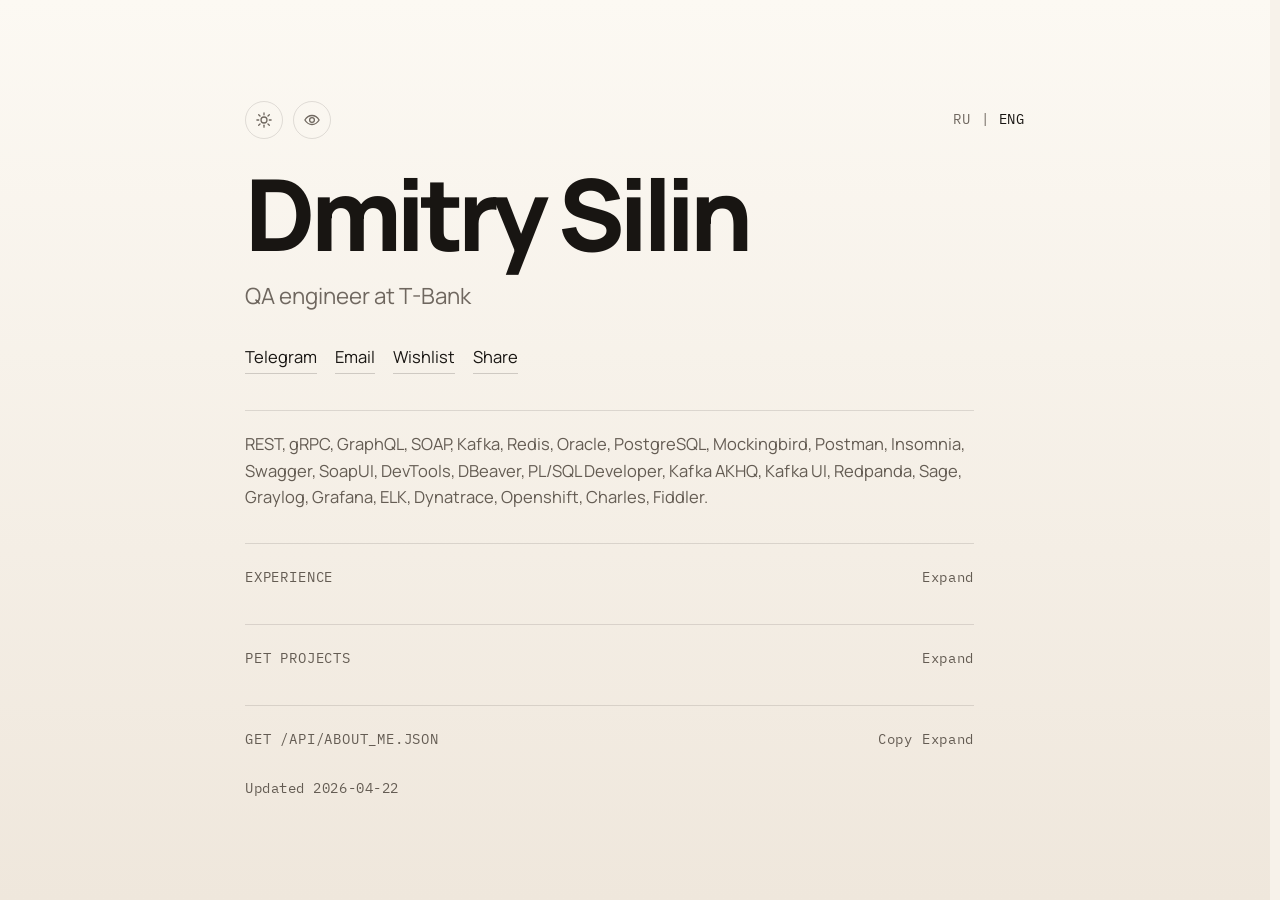
==== index.html @ 3fa17893 "Update personal site" ====
<!DOCTYPE html>
<html lang="ru">

<head>
  <meta charset="utf-8" />
  <meta name="viewport" content="width=device-width, initial-scale=1" />
  <meta name="description" content="Дмитрий Силин | QA-инженер" />
  <meta name="theme-color" content="#0a0a0a" />
  <meta name="color-scheme" content="dark light" />
  <meta property="og:type" content="website" />
  <meta property="og:locale" content="ru_RU" />
  <meta property="og:site_name" content="Дмитрий Силин" />
  <meta property="og:title" content="Дмитрий Силин — QA-инженер" />
  <meta property="og:description" content="Дмитрий Силин | QA-инженер" />
  <meta property="og:url" content="https://iloveqa.ru/" />
  <meta name="twitter:card" content="summary_large_image" />
  <title>Дмитрий Силин | QA-инженер</title>
  <link rel="canonical" href="https://iloveqa.ru/" />
  <link rel="icon" type="image/x-icon" href="favicon.ico" />
  <link rel="preconnect" href="https://fonts.googleapis.com" />
  <link rel="preconnect" href="https://fonts.gstatic.com" crossorigin />
  <link
    href="https://fonts.googleapis.com/css2?family=IBM+Plex+Mono:wght@400;500&family=Manrope:wght@400;500;600;700;800&display=swap"
    rel="stylesheet" />
  <script>
    (function() {
      var theme = "dark";
      var themeColor = "#0a0a0a";
      var accessibility = "off";

      try {
        var savedTheme = window.localStorage.getItem("site-theme");
        var savedAccessibility = window.localStorage.getItem("site-accessibility");

        if (savedTheme === "light" || savedTheme === "dark") {
          theme = savedTheme;
        } else if (window.matchMedia && window.matchMedia("(prefers-color-scheme: light)").matches) {
          theme = "light";
        }

        if (savedAccessibility === "on" || savedAccessibility === "off") {
          accessibility = savedAccessibility;
        } else if (
          window.matchMedia &&
          (
            window.matchMedia("(prefers-contrast: more)").matches ||
            window.matchMedia("(forced-colors: active)").matches
          )
        ) {
          accessibility = "on";
        }
      } catch (error) {}

      if (theme === "light") {
        themeColor = "#f7f2ea";
      }

      document.documentElement.setAttribute("data-theme", theme);
      document.documentElement.setAttribute("data-accessibility", accessibility);
      document.querySelector('meta[name="theme-color"]').setAttribute("content", themeColor);
    })();
  </script>
  <link rel="stylesheet" href="./assets/css/main.css?v=20260422-12" />
  <script src="./assets/js/main.js?v=20260422-10" defer></script>
  <script id="structured-data" type="application/ld+json">
    {
      "@context": "https://schema.org",
      "@type": "Person",
      "name": "Дмитрий Силин",
      "jobTitle": "QA-инженер",
      "url": "https://iloveqa.ru/",
      "address": {
        "@type": "PostalAddress",
        "addressLocality": "Ижевск",
        "addressCountry": "RU"
      },
      "email": "mailto:qa.silin@ya.ru",
      "sameAs": [
        "https://t.me/iloveQA",
        "https://buildin.ai/share/7a50c95d-e784-407c-985e-efef949e534b#8b2dbb4d-b0ec-4b53-918e-034baf79118b"
      ]
    }
  </script>

  <!-- Yandex.Metrika counter -->
  <script type="text/javascript">
    (function(m, e, t, r, i, k, a) {
      m[i] = m[i] || function() {
        (m[i].a = m[i].a || []).push(arguments)
      };
      m[i].l = 1 * new Date();
      for (var j = 0; j < document.scripts.length; j++) {
        if (document.scripts[j].src === r) {
          return;
        }
      }
      k = e.createElement(t), a = e.getElementsByTagName(t)[0], k.async = 1, k.src = r, a.parentNode.insertBefore(k, a)
    })(window, document, "script", "https://mc.yandex.ru/metrika/tag.js", "ym");

    ym(97763500, "init", {
      clickmap: true,
      trackLinks: true,
      accurateTrackBounce: true,
      webvisor: true
    });
  </script>
  <noscript>
    <div><img src="https://mc.yandex.ru/watch/97763500" style="position:absolute; left:-9999px;" alt="" /></div>
  </noscript>
  <!-- /Yandex.Metrika counter -->
</head>

<body>
  <main class="page" aria-label="Личный сайт Дмитрия Силина">
    <div class="page-inner">
      <div class="top-bar">
        <div class="top-actions">
          <button class="utility-toggle theme-toggle" type="button" data-theme-toggle aria-label="Переключить тему" title="Переключить тему">
            <svg class="theme-icon" viewBox="0 0 24 24" aria-hidden="true">
              <circle class="theme-icon-sun" cx="12" cy="12" r="4"></circle>
              <g class="theme-icon-rays">
                <path d="M12 2.5V5"></path>
                <path d="M12 19V21.5"></path>
                <path d="M4.9 4.9L6.7 6.7"></path>
                <path d="M17.3 17.3L19.1 19.1"></path>
                <path d="M2.5 12H5"></path>
                <path d="M19 12H21.5"></path>
                <path d="M4.9 19.1L6.7 17.3"></path>
                <path d="M17.3 6.7L19.1 4.9"></path>
              </g>
              <path class="theme-icon-moon" d="M15.6 3.5a7.6 7.6 0 1 0 4.9 13 8.7 8.7 0 1 1-4.9-13Z"></path>
            </svg>
          </button>

          <button class="utility-toggle accessibility-toggle" type="button" data-accessibility-toggle aria-label="Включить режим для слабовидящих"
            title="Включить режим для слабовидящих">
            <svg class="accessibility-icon" viewBox="0 0 24 24" aria-hidden="true">
              <path d="M2.5 12s3.6-6 9.5-6 9.5 6 9.5 6-3.6 6-9.5 6-9.5-6-9.5-6Z"></path>
              <circle cx="12" cy="12" r="3.2"></circle>
            </svg>
          </button>
        </div>

        <div class="lang-switch" role="group" aria-label="Language switcher">
          <button class="lang-button is-active" type="button" data-lang-switch="ru" aria-pressed="true">RU</button>
          <span class="lang-divider" aria-hidden="true">|</span>
          <button class="lang-button" type="button" data-lang-switch="en" aria-pressed="false">ENG</button>
        </div>
      </div>

      <h1 data-i18n="name">Дмитрий Силин</h1>
      <p class="role" data-i18n="role">QA-инженер в Т-Банке</p>

      <div class="links" aria-label="Ссылки и действия">
        <a href="https://t.me/iloveQA" target="_blank" rel="noopener noreferrer" data-i18n="telegram">Телеграм</a>
        <a href="mailto:qa.silin@ya.ru" data-i18n="email">Почта</a>
        <a href="https://buildin.ai/share/7a50c95d-e784-407c-985e-efef949e534b#8b2dbb4d-b0ec-4b53-918e-034baf79118b"
          target="_blank" rel="noopener noreferrer" data-i18n="wishlist">Вишлист</a>
        <button class="link-button" type="button" data-share-page>Поделиться</button>
      </div>

      <p class="stack" data-i18n="stack">
        REST, gRPC, GraphQL, SOAP, Kafka, Redis, Oracle, PostgreSQL, Mockingbird, Postman, Insomnia, Swagger, SoapUI, DevTools,
        DBeaver, PL/SQL Developer, Kafka AKHQ, Kafka UI, Redpanda, Sage, Graylog, Grafana, ELK, Dynatrace, Openshift, Charles, Fiddler.
      </p>

      <section class="api-block experience-block" aria-labelledby="experience-title" data-experience-block>
        <div class="api-head">
          <p class="api-label" id="experience-title" data-i18n="experience_label">Опыт</p>
          <div class="api-actions">
            <button class="api-button" type="button" data-toggle-experience aria-expanded="false" aria-controls="experience-panel">
              Раскрыть
            </button>
          </div>
        </div>

        <div class="api-panel" id="experience-panel" data-experience-panel hidden>
          <ul class="experience-list" data-experience-list>
            <li class="experience-item">
              <span class="experience-period">2025 - сейчас</span>
              <span class="experience-company">Т-Банк</span>
            </li>
            <li class="experience-item">
              <span class="experience-period">2023 - 2025</span>
              <span class="experience-company">Росбанк</span>
            </li>
            <li class="experience-item">
              <span class="experience-period">2022 - 2023</span>
              <span class="experience-company">X5</span>
            </li>
          </ul>
        </div>
      </section>

      <section class="api-block projects-block" aria-labelledby="projects-title" data-projects-block>
        <div class="api-head">
          <p class="api-label" id="projects-title" data-i18n="projects_label">Пет-проекты</p>
          <div class="api-actions">
            <button class="api-button" type="button" data-toggle-projects aria-expanded="false" aria-controls="projects-panel">
              Раскрыть
            </button>
          </div>
        </div>

        <div class="api-panel" id="projects-panel" data-projects-panel hidden>
          <ul class="projects-list">
            <li>
              <a class="project-link" href="https://t.me/potracheno_fin_bot" target="_blank" rel="noopener noreferrer"
                data-i18n="project_one">
                Бот "Потрачено"
              </a>
            </li>
            <li>
              <a class="project-link" href="https://t.me/kinopoisk_search_bot" target="_blank" rel="noopener noreferrer"
                data-i18n="project_two">
                Бот "Что посмотреть"
              </a>
            </li>
          </ul>
        </div>
      </section>

      <section class="api-block" aria-labelledby="api-title" data-api-block>
        <div class="api-head">
          <p class="api-label" id="api-title" data-i18n="api_label">GET /api/about_me.json</p>
          <div class="api-actions">
            <button class="api-button" type="button" data-copy-curl>Копировать</button>
            <button class="api-button" type="button" data-toggle-api aria-expanded="false" aria-controls="api-panel">
              Раскрыть
            </button>
            <button class="api-button" type="button" data-run-api hidden>Запустить</button>
          </div>
        </div>

        <div class="api-panel" id="api-panel" data-api-panel hidden>
          <code class="api-command">curl https://iloveqa.ru/api/about_me.json</code>
          <pre class="api-response" data-api-response hidden aria-live="polite"></pre>
        </div>
      </section>

      <p class="last-updated" data-i18n="last_updated">Обновлено 22.04.2026</p>
    </div>
  </main>

  <aside class="qa-easter" data-qa-panel hidden aria-live="polite">
    <p class="qa-easter-title" data-qa-title>QA-режим</p>
    <pre class="qa-easter-body" data-qa-body></pre>
  </aside>
</body>

</html>
---- assets/css/main.css ----
:root {
    --bg: #0a0a0a;
    --bg-top: #0b0b0b;
    --bg-bottom: #090909;
    --text: #f4f1eb;
    --muted: #a6a29a;
    --block-muted: #a6a29a;
    --line: rgba(244, 241, 235, 0.12);
    --line-strong: rgba(244, 241, 235, 0.2);
    --panel: rgba(10, 10, 10, 0.92);
    --scrollbar-thumb: rgba(244, 241, 235, 0.2);
    --scrollbar-thumb-hover: #a6a29a;
    --sans: "Manrope", sans-serif;
    --mono: "IBM Plex Mono", monospace;
    --text-xs: 0.82rem;
    --text-sm: 0.95rem;
    --text-md: 1rem;
    --text-lg: clamp(1.08rem, 0.96rem + 0.5vw, 1.4rem);
    --text-xl: clamp(2.15rem, 8.9vw, 6rem);
}

html[data-theme="dark"] {
    color-scheme: dark;
    --bg: #0a0a0a;
    --bg-top: #0b0b0b;
    --bg-bottom: #090909;
    --text: #f4f1eb;
    --muted: #a6a29a;
    --block-muted: #a6a29a;
    --line: rgba(244, 241, 235, 0.12);
    --line-strong: rgba(244, 241, 235, 0.2);
    --panel: rgba(10, 10, 10, 0.92);
    --scrollbar-thumb: rgba(244, 241, 235, 0.2);
    --scrollbar-thumb-hover: #a6a29a;
}

html[data-theme="light"] {
    color-scheme: light;
    --bg: #f7f2ea;
    --bg-top: #fcf9f3;
    --bg-bottom: #efe7dc;
    --text: #181512;
    --muted: #6f675f;
    --block-muted: #645c53;
    --line: rgba(24, 21, 18, 0.12);
    --line-strong: rgba(24, 21, 18, 0.18);
    --panel: rgba(252, 249, 243, 0.92);
    --scrollbar-thumb: rgba(24, 21, 18, 0.24);
    --scrollbar-thumb-hover: #5f564d;
}

html[data-accessibility="on"] {
    font-size: clamp(17px, 0.35vw + 16px, 21px);
    --muted: color-mix(in srgb, var(--text) 74%, var(--bg) 26%);
    --block-muted: color-mix(in srgb, var(--text) 82%, var(--bg) 18%);
    --line: color-mix(in srgb, var(--text) 24%, transparent);
    --line-strong: color-mix(in srgb, var(--text) 38%, transparent);
    --panel: color-mix(in srgb, var(--bg) 94%, var(--text) 6%);
    --scrollbar-thumb: color-mix(in srgb, var(--text) 44%, transparent);
    --scrollbar-thumb-hover: color-mix(in srgb, var(--text) 62%, var(--bg) 38%);
    --text-xs: 1rem;
    --text-sm: 1.12rem;
    --text-md: 1.24rem;
    --text-lg: clamp(1.38rem, 1.12rem + 0.8vw, 1.9rem);
    --text-xl: clamp(2.4rem, 9.4vw, 6.4rem);
}

*,
*::before,
*::after {
    box-sizing: border-box;
}

html {
    font-size: clamp(15px, 0.2vw + 14px, 18px);
    scroll-behavior: smooth;
    scrollbar-gutter: stable;
    scrollbar-width: thin;
    scrollbar-color: var(--scrollbar-thumb) transparent;
    min-height: 100%;
    background: var(--bg);
}

html::-webkit-scrollbar {
    width: 12px;
}

html::-webkit-scrollbar-track {
    background: transparent;
}

html::-webkit-scrollbar-thumb {
    min-height: 56px;
    border: 3px solid var(--bg);
    border-radius: 999px;
    background: var(--scrollbar-thumb);
}

html::-webkit-scrollbar-thumb:hover {
    background: var(--scrollbar-thumb-hover);
}

body {
    margin: 0;
    min-height: 100%;
    min-width: 320px;
    font-family: var(--sans);
    color: var(--text);
    line-height: 1.6;
    background: linear-gradient(180deg, var(--bg-top) 0%, var(--bg-bottom) 100%);
    transition: background-color 0.2s ease, color 0.2s ease;
}

html[data-accessibility="on"] body {
    line-height: 1.86;
}

a {
    color: inherit;
    text-decoration: none;
}

.page {
    min-height: 100vh;
    display: flex;
    align-items: center;
    justify-content: center;
    padding: 40px 24px;
}

.page-inner {
    width: min(780px, 100%);
}

.top-bar {
    display: flex;
    align-items: center;
    justify-content: space-between;
    gap: 16px;
    margin-bottom: 28px;
}

.top-actions {
    display: flex;
    align-items: center;
    gap: 10px;
}

.utility-toggle {
    display: inline-flex;
    align-items: center;
    justify-content: center;
    width: 38px;
    height: 38px;
    padding: 0;
    border: 1px solid var(--line);
    border-radius: 999px;
    background: transparent;
    color: var(--muted);
    -webkit-appearance: none;
    appearance: none;
    cursor: pointer;
    transition:
        color 0.2s ease,
        border-color 0.2s ease,
        background-color 0.2s ease;
}

.utility-toggle:hover,
.utility-toggle:focus-visible {
    color: var(--text);
    border-color: var(--line-strong);
    background: var(--line);
}

.accessibility-icon,
.theme-icon {
    width: 18px;
    height: 18px;
    overflow: visible;
}

.accessibility-icon path,
.accessibility-icon circle,
.theme-icon-sun,
.theme-icon-rays path,
.theme-icon-moon {
    fill: none;
    stroke: currentColor;
    stroke-width: 1.7;
    stroke-linecap: round;
    stroke-linejoin: round;
    transition:
        opacity 0.2s ease,
        transform 0.2s ease,
        stroke-width 0.2s ease;
    transform-origin: center;
}

html[data-accessibility="on"] .accessibility-toggle {
    color: var(--text);
    border-color: var(--line-strong);
    background: var(--line);
}

html[data-accessibility="on"] .accessibility-icon path,
html[data-accessibility="on"] .accessibility-icon circle {
    stroke-width: 2.1;
}

html[data-theme="light"] .theme-icon-sun,
html[data-theme="light"] .theme-icon-rays path {
    opacity: 1;
    transform: scale(1) rotate(0deg);
}

html[data-theme="light"] .theme-icon-moon {
    opacity: 0;
    transform: translate(3px, -3px) scale(0.7);
}

html[data-theme="dark"] .theme-icon-sun,
html[data-theme="dark"] .theme-icon-rays path {
    opacity: 0;
    transform: scale(0.7) rotate(-20deg);
}

html[data-theme="dark"] .theme-icon-moon {
    opacity: 1;
    transform: translate(0, 0) scale(1);
}

.lang-switch {
    display: flex;
    justify-content: flex-end;
    align-items: center;
    gap: 10px;
}

.lang-button {
    padding: 0;
    border: 0;
    background: transparent;
    color: var(--muted);
    font-family: var(--mono);
    font-size: var(--text-xs);
    line-height: 1;
    letter-spacing: 0.06em;
    -webkit-appearance: none;
    appearance: none;
    cursor: pointer;
}

.lang-button:hover,
.lang-button:focus-visible,
.lang-button.is-active {
    color: var(--text);
}

.lang-divider {
    color: var(--muted);
    font-family: var(--mono);
    font-size: var(--text-xs);
    line-height: 1;
}

h1 {
    margin: 0;
    max-width: 100%;
    font-size: var(--text-xl);
    line-height: 0.94;
    letter-spacing: -0.055em;
    font-weight: 800;
    white-space: nowrap;
    text-wrap: nowrap;
}

.role {
    margin: 18px 0 0;
    font-size: var(--text-lg);
    color: var(--muted);
}

.links {
    display: flex;
    flex-wrap: wrap;
    gap: 18px;
    margin-top: 30px;
}

.links a,
.links button {
    position: relative;
    padding: 0;
    border: 0;
    background: transparent;
    padding-bottom: 4px;
    font-size: var(--text-md);
    font-family: var(--sans);
    color: var(--text);
    cursor: pointer;
}

.links a::after,
.links button::after {
    content: "";
    position: absolute;
    left: 0;
    right: 0;
    bottom: 0;
    height: 1px;
    background: var(--line-strong);
    transition: transform 0.2s ease, background-color 0.2s ease;
    transform-origin: left center;
}

.links a:hover::after,
.links a:focus-visible::after,
.links button:hover::after,
.links button:focus-visible::after {
    transform: scaleX(1.06);
    background: var(--text);
}

.stack {
    margin: 36px 0 0;
    padding-top: 20px;
    border-top: 1px solid var(--line);
    max-width: 44rem;
    font-size: var(--text-md);
    color: var(--block-muted);
}

.experience-list {
    display: grid;
    gap: 4px;
    margin: 0;
    padding: 0;
    list-style: none;
}

.experience-item {
    display: grid;
    grid-template-columns: minmax(0, auto) 1fr;
    gap: 12px;
    align-items: baseline;
    line-height: 1.35;
}

.experience-period {
    font-family: var(--mono);
    font-size: var(--text-sm);
    color: var(--block-muted);
    line-height: 1.35;
    white-space: nowrap;
}

.experience-company {
    font-size: var(--text-md);
    color: var(--text);
    line-height: 1.35;
}

.api-block {
    margin-top: 32px;
    padding-top: 20px;
    border-top: 1px solid var(--line);
    max-width: 44rem;
}

.api-head {
    display: flex;
    align-items: center;
    justify-content: space-between;
    gap: 16px;
    margin-bottom: 12px;
}

.api-label {
    margin: 0;
    font-family: var(--mono);
    font-size: var(--text-xs);
    letter-spacing: 0.06em;
    text-transform: uppercase;
    color: var(--block-muted);
}

.api-actions {
    display: flex;
    align-items: center;
    flex-wrap: wrap;
    gap: 10px;
}

.api-button {
    display: inline-flex;
    align-items: center;
    justify-content: center;
    min-height: 28px;
    padding: 0;
    border: 0;
    border-radius: 0;
    background: transparent;
    color: var(--block-muted);
    font-family: var(--mono);
    font-size: var(--text-xs);
    line-height: 1;
    letter-spacing: 0.04em;
    -webkit-appearance: none;
    appearance: none;
    box-shadow: none;
    cursor: pointer;
}

.api-button:hover,
.api-button:focus-visible {
    color: var(--text);
}

.api-button[hidden] {
    display: none;
}

.api-panel[hidden] {
    display: none;
}

.api-command,
.api-response {
    display: block;
    width: 100%;
    margin: 0;
    font-family: var(--mono);
    font-size: var(--text-sm);
    line-height: 1.7;
    white-space: pre-wrap;
    word-break: break-word;
}

.api-command {
    color: var(--text);
}

.api-response {
    margin-top: 14px;
    padding-top: 14px;
    border-top: 1px solid var(--line);
    color: var(--block-muted);
}

.projects-list {
    display: grid;
    gap: 10px;
    margin: 0;
    padding: 0;
    list-style: none;
}

.project-link {
    display: inline-block;
    color: var(--text);
}

.project-link:hover,
.project-link:focus-visible {
    color: var(--text);
}

.last-updated {
    margin: 24px 0 0;
    font-family: var(--mono);
    font-size: var(--text-xs);
    letter-spacing: 0.04em;
    color: var(--block-muted);
}

.qa-easter {
    position: fixed;
    right: 20px;
    bottom: 20px;
    z-index: 20;
    width: min(320px, calc(100% - 40px));
    padding: 16px 18px;
    border: 1px solid var(--line-strong);
    background: var(--panel);
    backdrop-filter: blur(10px);
}

.qa-easter[hidden] {
    display: none;
}

.qa-easter-title,
.qa-easter-body {
    margin: 0;
    font-family: var(--mono);
    font-size: var(--text-xs);
    line-height: 1.7;
}

.qa-easter-title {
    margin-bottom: 8px;
    color: var(--text);
}

.qa-easter-body {
    color: var(--muted);
    white-space: pre-wrap;
}

:focus-visible {
    outline: 2px solid var(--text);
    outline-offset: 4px;
}

html[data-accessibility="on"] .links a,
html[data-accessibility="on"] .links button,
html[data-accessibility="on"] .experience-company,
html[data-accessibility="on"] .project-link,
html[data-accessibility="on"] .api-command,
html[data-accessibility="on"] .api-response {
    font-weight: 600;
}

html[data-accessibility="on"] .links a::after,
html[data-accessibility="on"] .links button::after {
    height: 2px;
}

html[data-accessibility="on"] .utility-toggle {
    width: 46px;
    height: 46px;
}

html[data-accessibility="on"] .accessibility-icon,
html[data-accessibility="on"] .theme-icon {
    width: 22px;
    height: 22px;
}

html[data-accessibility="on"] .api-button,
html[data-accessibility="on"] .lang-button {
    letter-spacing: 0.08em;
    font-weight: 600;
}

html[data-accessibility="on"] .role,
html[data-accessibility="on"] .stack,
html[data-accessibility="on"] .experience-period,
html[data-accessibility="on"] .api-label,
html[data-accessibility="on"] .api-button,
html[data-accessibility="on"] .api-response,
html[data-accessibility="on"] .last-updated,
html[data-accessibility="on"] .qa-easter-body {
    color: var(--text);
}

html[data-accessibility="on"] .stack,
html[data-accessibility="on"] .api-block {
    border-top-width: 2px;
}

html[data-accessibility="on"] .api-actions {
    gap: 14px;
}

html[data-accessibility="on"] .experience-item {
    gap: 16px;
    line-height: 1.45;
}

html[data-accessibility="on"] .lang-switch,
html[data-accessibility="on"] .top-actions {
    gap: 14px;
}

html[data-accessibility="on"] :focus-visible {
    outline-width: 3px;
    outline-offset: 5px;
}

@media (max-width: 640px) {
    .page {
        align-items: flex-start;
        padding: 56px 20px 40px;
    }

    .top-bar {
        margin-bottom: 24px;
    }

    h1 {
        font-size: clamp(2rem, 10.5vw, 4.15rem);
    }

    .links {
        gap: 14px 18px;
        flex-direction: column;
        align-items: flex-start;
    }

    .stack {
        margin-top: 30px;
    }

    .api-head {
        align-items: flex-start;
        flex-direction: column;
    }

    .experience-item {
        grid-template-columns: 1fr;
        gap: 2px;
    }

    .api-actions {
        gap: 8px 14px;
    }

    .qa-easter {
        right: 12px;
        bottom: 12px;
        width: calc(100% - 24px);
    }
}

@media (prefers-reduced-motion: reduce) {
    html {
        scroll-behavior: auto;
    }

    *,
    *::before,
    *::after {
        animation: none !important;
        transition: none !important;
    }
}
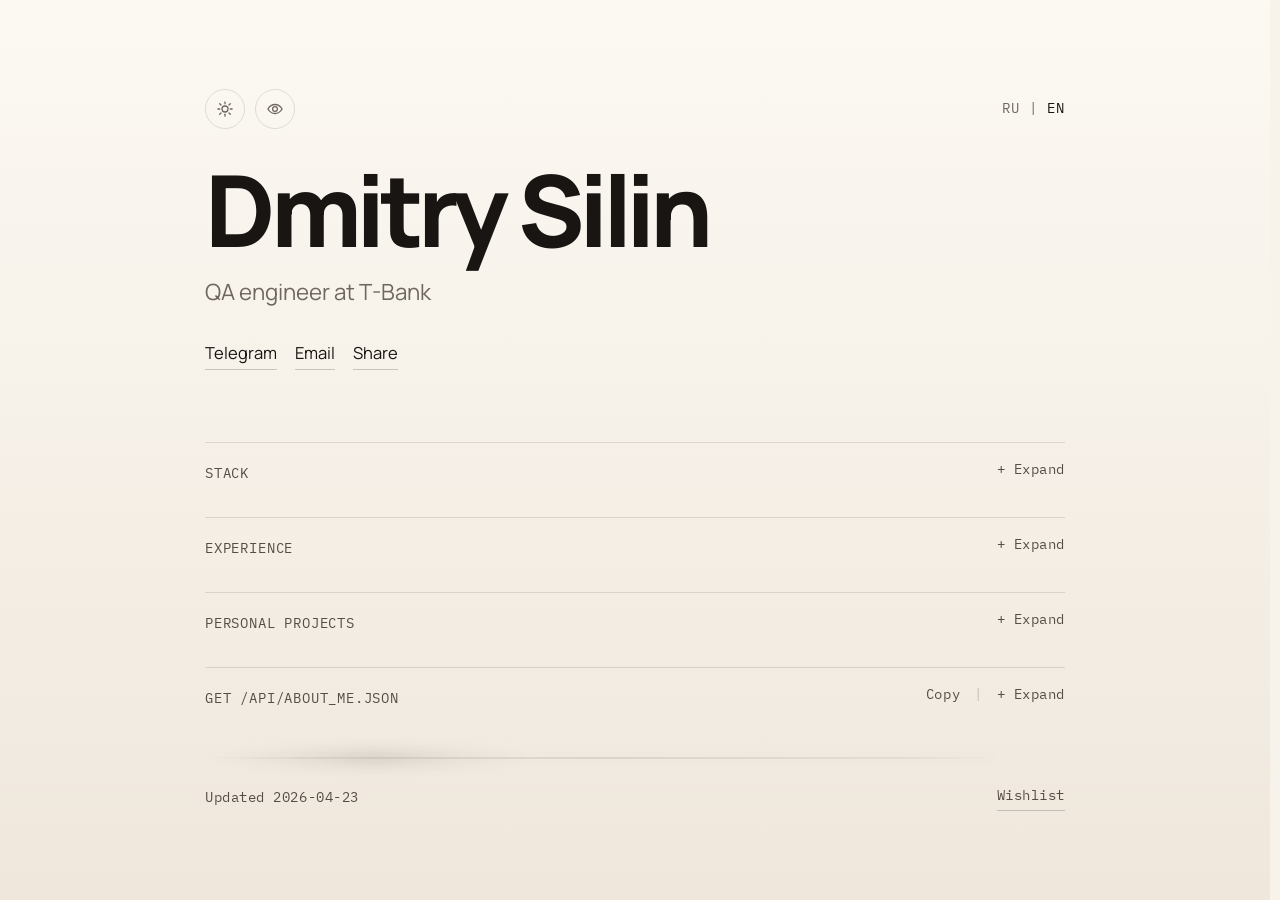
==== commit 3907fdc5: "Update personal site" ====
--- a/index.html
+++ b/index.html
@@ -4,17 +4,25 @@
 <head>
   <meta charset="utf-8" />
   <meta name="viewport" content="width=device-width, initial-scale=1" />
-  <meta name="description" content="Дмитрий Силин | QA-инженер" />
+  <meta name="description" content="Дмитрий Силин | QA-инженер в Т-Банке" />
   <meta name="theme-color" content="#0a0a0a" />
   <meta name="color-scheme" content="dark light" />
   <meta property="og:type" content="website" />
   <meta property="og:locale" content="ru_RU" />
   <meta property="og:site_name" content="Дмитрий Силин" />
-  <meta property="og:title" content="Дмитрий Силин — QA-инженер" />
-  <meta property="og:description" content="Дмитрий Силин | QA-инженер" />
+  <meta property="og:title" content="Дмитрий Силин — QA-инженер в Т-Банке" />
+  <meta property="og:description" content="Личный сайт Дмитрия Силина" />
   <meta property="og:url" content="https://iloveqa.ru/" />
+  <meta property="og:image" content="https://iloveqa.ru/assets/og/og-card.png" />
+  <meta property="og:image:alt" content="Превью сайта Дмитрия Силина" />
+  <meta property="og:image:width" content="1200" />
+  <meta property="og:image:height" content="630" />
   <meta name="twitter:card" content="summary_large_image" />
-  <title>Дмитрий Силин | QA-инженер</title>
+  <meta name="twitter:title" content="Дмитрий Силин — QA-инженер в Т-Банке" />
+  <meta name="twitter:description" content="Личный сайт Дмитрия Силина" />
+  <meta name="twitter:image" content="https://iloveqa.ru/assets/og/og-card.png" />
+  <meta name="twitter:image:alt" content="Превью сайта Дмитрия Силина" />
+  <title>Дмитрий Силин | QA-инженер в Т-Банке</title>
   <link rel="canonical" href="https://iloveqa.ru/" />
   <link rel="icon" type="image/x-icon" href="favicon.ico" />
   <link rel="preconnect" href="https://fonts.googleapis.com" />
@@ -23,7 +31,7 @@
     href="https://fonts.googleapis.com/css2?family=IBM+Plex+Mono:wght@400;500&family=Manrope:wght@400;500;600;700;800&display=swap"
     rel="stylesheet" />
   <script>
-    (function() {
+    (function () {
       var theme = "dark";
       var themeColor = "#0a0a0a";
       var accessibility = "off";
@@ -60,8 +68,8 @@
       document.querySelector('meta[name="theme-color"]').setAttribute("content", themeColor);
     })();
   </script>
-  <link rel="stylesheet" href="./assets/css/main.css?v=20260422-12" />
-  <script src="./assets/js/main.js?v=20260422-10" defer></script>
+  <link rel="stylesheet" href="./assets/css/main.css?v=20260423-8" />
+  <script src="./assets/js/main.js?v=20260423-7" defer></script>
   <script id="structured-data" type="application/ld+json">
     {
       "@context": "https://schema.org",
@@ -74,22 +82,156 @@
         "addressLocality": "Ижевск",
         "addressCountry": "RU"
       },
-      "email": "mailto:qa.silin@ya.ru",
+      "email": "qa.silin@ya.ru",
       "sameAs": [
         "https://t.me/iloveQA",
         "https://buildin.ai/share/7a50c95d-e784-407c-985e-efef949e534b#8b2dbb4d-b0ec-4b53-918e-034baf79118b"
       ]
     }
   </script>
+  <script id="profile-data" type="application/json">
+    {
+      "name": {
+        "ru": "Дмитрий Силин",
+        "en": "Dmitry Silin"
+      },
+      "role": {
+        "ru": "QA-инженер",
+        "en": "QA engineer"
+      },
+      "city": {
+        "ru": "Ижевск",
+        "en": "Izhevsk"
+      },
+      "location": {
+        "ru": "Ижевск, Россия",
+        "en": "Izhevsk, Russia"
+      },
+      "country_code": "RU",
+      "summary": {
+        "ru": "QA-инженер, который работает с API, интеграциями, логами, релизами и аккуратными процессами.",
+        "en": "QA engineer working with APIs, integrations, logs, releases and clean processes."
+      },
+      "contacts": {
+        "telegram": "https://t.me/iloveQA",
+        "email": "qa.silin@ya.ru",
+        "wishlist": "https://buildin.ai/share/7a50c95d-e784-407c-985e-efef949e534b#8b2dbb4d-b0ec-4b53-918e-034baf79118b"
+      },
+      "stack_groups": [
+        {
+          "label": {
+            "ru": "API",
+            "en": "API"
+          },
+          "items": ["REST", "gRPC", "GraphQL", "SOAP"]
+        },
+        {
+          "label": {
+            "ru": "Базы данных и кэш",
+            "en": "Databases & cache"
+          },
+          "items": ["Oracle", "PostgreSQL", "Redis"]
+        },
+        {
+          "label": {
+            "ru": "Очереди и Kafka tools",
+            "en": "Messaging & Kafka tools"
+          },
+          "items": ["Kafka", "Kafka AKHQ", "Kafka UI", "Redpanda"]
+        },
+        {
+          "label": {
+            "ru": "API tools",
+            "en": "API tools"
+          },
+          "items": ["Mockingbird", "Postman", "Insomnia", "Swagger", "SoapUI"]
+        },
+        {
+          "label": {
+            "ru": "Отладка и данные",
+            "en": "Debug & data"
+          },
+          "items": ["DevTools", "DBeaver", "PL/SQL Developer", "Charles", "Fiddler"]
+        },
+        {
+          "label": {
+            "ru": "Логи и мониторинг",
+            "en": "Logs & monitoring"
+          },
+          "items": ["Graylog", "Grafana", "ELK", "Dynatrace", "Sage"]
+        },
+        {
+          "label": {
+            "ru": "Платформа",
+            "en": "Platform"
+          },
+          "items": ["Openshift"]
+        }
+      ],
+      "experience": [
+        {
+          "period": {
+            "ru": "2025 - сейчас",
+            "en": "2025 - now"
+          },
+          "company": {
+            "ru": "Т-Банк",
+            "en": "T-Bank"
+          },
+          "role_company": {
+            "ru": "Т-Банке",
+            "en": "T-Bank"
+          }
+        },
+        {
+          "period": {
+            "ru": "2023 - 2025",
+            "en": "2023 - 2025"
+          },
+          "company": {
+            "ru": "Росбанк",
+            "en": "Rosbank"
+          }
+        },
+        {
+          "period": {
+            "ru": "2022 - 2023",
+            "en": "2022 - 2023"
+          },
+          "company": {
+            "ru": "X5",
+            "en": "X5"
+          }
+        }
+      ],
+      "projects": [
+        {
+          "title": {
+            "ru": "Бот \"Потрачено\"",
+            "en": "Bot \"Potracheno\""
+          },
+          "url": "https://t.me/potracheno_fin_bot"
+        },
+        {
+          "title": {
+            "ru": "Бот \"Что посмотреть\"",
+            "en": "Bot \"What to watch\""
+          },
+          "url": "https://t.me/kinopoisk_search_bot"
+        }
+      ],
+      "updated_at": "2026-04-23"
+    }
+  </script>
 
   <!-- Yandex.Metrika counter -->
   <script type="text/javascript">
-    (function(m, e, t, r, i, k, a) {
-      m[i] = m[i] || function() {
+    (function (m, e, t, r, i, k, a) {
+      m[i] = m[i] || function () {
         (m[i].a = m[i].a || []).push(arguments)
       };
       m[i].l = 1 * new Date();
-      for (var j = 0; j < document.scripts.length; j++) {
+      for (var j = 0; j < document.scripts.length; j += 1) {
         if (document.scripts[j].src === r) {
           return;
         }
@@ -110,12 +252,13 @@
   <!-- /Yandex.Metrika counter -->
 </head>
 
-<body>
+<body data-page="home">
   <main class="page" aria-label="Личный сайт Дмитрия Силина">
     <div class="page-inner">
       <div class="top-bar">
         <div class="top-actions">
-          <button class="utility-toggle theme-toggle" type="button" data-theme-toggle aria-label="Переключить тему" title="Переключить тему">
+          <button class="utility-toggle theme-toggle" type="button" data-theme-toggle aria-label="Переключить тему"
+            title="Переключить тему">
             <svg class="theme-icon" viewBox="0 0 24 24" aria-hidden="true">
               <circle class="theme-icon-sun" cx="12" cy="12" r="4"></circle>
               <g class="theme-icon-rays">
@@ -132,8 +275,8 @@
             </svg>
           </button>
 
-          <button class="utility-toggle accessibility-toggle" type="button" data-accessibility-toggle aria-label="Включить режим для слабовидящих"
-            title="Включить режим для слабовидящих">
+          <button class="utility-toggle accessibility-toggle" type="button" data-accessibility-toggle
+            aria-label="Включить режим для слабовидящих" title="Включить режим для слабовидящих">
             <svg class="accessibility-icon" viewBox="0 0 24 24" aria-hidden="true">
               <path d="M2.5 12s3.6-6 9.5-6 9.5 6 9.5 6-3.6 6-9.5 6-9.5-6-9.5-6Z"></path>
               <circle cx="12" cy="12" r="3.2"></circle>
@@ -144,106 +287,105 @@
         <div class="lang-switch" role="group" aria-label="Language switcher">
           <button class="lang-button is-active" type="button" data-lang-switch="ru" aria-pressed="true">RU</button>
           <span class="lang-divider" aria-hidden="true">|</span>
-          <button class="lang-button" type="button" data-lang-switch="en" aria-pressed="false">ENG</button>
+          <button class="lang-button" type="button" data-lang-switch="en" aria-pressed="false">EN</button>
         </div>
       </div>
 
-      <h1 data-i18n="name">Дмитрий Силин</h1>
-      <p class="role" data-i18n="role">QA-инженер в Т-Банке</p>
+      <header class="hero">
+        <h1 data-profile-name>Дмитрий Силин</h1>
+        <p class="role" data-profile-role>QA-инженер в Т-Банке</p>
+      </header>
 
       <div class="links" aria-label="Ссылки и действия">
-        <a href="https://t.me/iloveQA" target="_blank" rel="noopener noreferrer" data-i18n="telegram">Телеграм</a>
-        <a href="mailto:qa.silin@ya.ru" data-i18n="email">Почта</a>
-        <a href="https://buildin.ai/share/7a50c95d-e784-407c-985e-efef949e534b#8b2dbb4d-b0ec-4b53-918e-034baf79118b"
-          target="_blank" rel="noopener noreferrer" data-i18n="wishlist">Вишлист</a>
-        <button class="link-button" type="button" data-share-page>Поделиться</button>
+        <a href="https://t.me/iloveQA" target="_blank" rel="noopener noreferrer" data-link-telegram
+          data-i18n="telegram">Телеграм</a>
+        <button class="link-button" type="button" data-copy-email data-i18n="email">Почта</button>
+        <button class="link-button" type="button" data-share-page data-i18n="share">Поделиться</button>
       </div>
 
-      <p class="stack" data-i18n="stack">
-        REST, gRPC, GraphQL, SOAP, Kafka, Redis, Oracle, PostgreSQL, Mockingbird, Postman, Insomnia, Swagger, SoapUI, DevTools,
-        DBeaver, PL/SQL Developer, Kafka AKHQ, Kafka UI, Redpanda, Sage, Graylog, Grafana, ELK, Dynatrace, Openshift, Charles, Fiddler.
-      </p>
-
-      <section class="api-block experience-block" aria-labelledby="experience-title" data-experience-block>
-        <div class="api-head">
-          <p class="api-label" id="experience-title" data-i18n="experience_label">Опыт</p>
-          <div class="api-actions">
-            <button class="api-button" type="button" data-toggle-experience aria-expanded="false" aria-controls="experience-panel">
-              Раскрыть
+      <p class="status-region" data-status-region role="status" aria-live="polite" aria-atomic="true"></p>
+
+      <section class="detail-block" aria-labelledby="stack-title" data-stack-block>
+        <div class="detail-head">
+          <p class="section-label" id="stack-title" data-i18n="stack_label">Стек</p>
+          <div class="detail-actions">
+            <button class="detail-button" type="button" data-toggle-stack aria-expanded="false"
+              aria-controls="stack-panel">
+              + Раскрыть
             </button>
           </div>
         </div>
 
-        <div class="api-panel" id="experience-panel" data-experience-panel hidden>
-          <ul class="experience-list" data-experience-list>
-            <li class="experience-item">
-              <span class="experience-period">2025 - сейчас</span>
-              <span class="experience-company">Т-Банк</span>
-            </li>
-            <li class="experience-item">
-              <span class="experience-period">2023 - 2025</span>
-              <span class="experience-company">Росбанк</span>
-            </li>
-            <li class="experience-item">
-              <span class="experience-period">2022 - 2023</span>
-              <span class="experience-company">X5</span>
-            </li>
-          </ul>
+        <div class="detail-panel" id="stack-panel" data-stack-panel hidden>
+          <div class="stack-groups" data-stack-groups></div>
         </div>
       </section>
 
-      <section class="api-block projects-block" aria-labelledby="projects-title" data-projects-block>
-        <div class="api-head">
-          <p class="api-label" id="projects-title" data-i18n="projects_label">Пет-проекты</p>
-          <div class="api-actions">
-            <button class="api-button" type="button" data-toggle-projects aria-expanded="false" aria-controls="projects-panel">
-              Раскрыть
+      <section class="detail-block" aria-labelledby="experience-title" data-experience-block>
+        <div class="detail-head">
+          <p class="section-label" id="experience-title" data-i18n="experience_label">Опыт</p>
+          <div class="detail-actions">
+            <button class="detail-button" type="button" data-toggle-experience aria-expanded="false"
+              aria-controls="experience-panel">
+              + Раскрыть
             </button>
           </div>
         </div>
 
-        <div class="api-panel" id="projects-panel" data-projects-panel hidden>
-          <ul class="projects-list">
-            <li>
-              <a class="project-link" href="https://t.me/potracheno_fin_bot" target="_blank" rel="noopener noreferrer"
-                data-i18n="project_one">
-                Бот "Потрачено"
-              </a>
-            </li>
-            <li>
-              <a class="project-link" href="https://t.me/kinopoisk_search_bot" target="_blank" rel="noopener noreferrer"
-                data-i18n="project_two">
-                Бот "Что посмотреть"
-              </a>
-            </li>
-          </ul>
+        <div class="detail-panel" id="experience-panel" data-experience-panel hidden>
+          <ul class="experience-list" data-experience-list></ul>
         </div>
       </section>
 
-      <section class="api-block" aria-labelledby="api-title" data-api-block>
-        <div class="api-head">
-          <p class="api-label" id="api-title" data-i18n="api_label">GET /api/about_me.json</p>
-          <div class="api-actions">
-            <button class="api-button" type="button" data-copy-curl>Копировать</button>
-            <button class="api-button" type="button" data-toggle-api aria-expanded="false" aria-controls="api-panel">
-              Раскрыть
+      <section class="detail-block" aria-labelledby="projects-title" data-projects-block>
+        <div class="detail-head">
+          <p class="section-label" id="projects-title" data-i18n="projects_label">Личные проекты</p>
+          <div class="detail-actions">
+            <button class="detail-button" type="button" data-toggle-projects aria-expanded="false"
+              aria-controls="projects-panel">
+              + Раскрыть
             </button>
-            <button class="api-button" type="button" data-run-api hidden>Запустить</button>
           </div>
         </div>
 
-        <div class="api-panel" id="api-panel" data-api-panel hidden>
-          <code class="api-command">curl https://iloveqa.ru/api/about_me.json</code>
-          <pre class="api-response" data-api-response hidden aria-live="polite"></pre>
+        <div class="detail-panel" id="projects-panel" data-projects-panel hidden>
+          <ul class="projects-list" data-projects-list></ul>
         </div>
       </section>
 
-      <p class="last-updated" data-i18n="last_updated">Обновлено 22.04.2026</p>
+      <section class="detail-block" aria-labelledby="api-title" data-api-block>
+        <div class="detail-head">
+          <p class="section-label" id="api-title" data-i18n="api_label">GET /api/about_me.json</p>
+          <div class="detail-actions">
+            <button class="detail-button" type="button" data-copy-curl>Копировать</button>
+            <button class="detail-button" type="button" data-toggle-api aria-expanded="false" aria-controls="api-panel">
+              + Раскрыть
+            </button>
+            <button class="detail-button" type="button" data-run-api hidden>Запустить</button>
+          </div>
+        </div>
+
+        <div class="detail-panel" id="api-panel" data-api-panel hidden>
+          <code class="api-command" data-api-command>curl https://iloveqa.ru/api/about_me.json</code>
+          <pre class="api-response" data-api-response hidden></pre>
+        </div>
+      </section>
+
+      <div class="footer-scanline" aria-hidden="true">
+        <span class="footer-scanline-track"></span>
+        <span class="footer-scanline-pulse"></span>
+      </div>
+
+      <footer class="site-footer">
+        <p class="last-updated" data-last-updated>Обновлено 23.04.2026</p>
+        <a class="footer-link" href="https://buildin.ai/share/7a50c95d-e784-407c-985e-efef949e534b#8b2dbb4d-b0ec-4b53-918e-034baf79118b"
+          target="_blank" rel="noopener noreferrer" data-footer-wishlist data-i18n="wishlist">Вишлист</a>
+      </footer>
     </div>
   </main>
 
   <aside class="qa-easter" data-qa-panel hidden aria-live="polite">
-    <p class="qa-easter-title" data-qa-title>QA-режим</p>
+    <p class="qa-easter-title" data-qa-title>QA mode</p>
     <pre class="qa-easter-body" data-qa-body></pre>
   </aside>
 </body>
--- a/assets/css/main.css
+++ b/assets/css/main.css
@@ -6,8 +6,10 @@
     --muted: #a6a29a;
     --block-muted: #a6a29a;
     --line: rgba(244, 241, 235, 0.12);
-    --line-strong: rgba(244, 241, 235, 0.2);
-    --panel: rgba(10, 10, 10, 0.92);
+    --line-strong: rgba(244, 241, 235, 0.22);
+    --panel: rgba(10, 10, 10, 0.94);
+    --status-bg: rgba(244, 241, 235, 0.06);
+    --status-text: #f4f1eb;
     --scrollbar-thumb: rgba(244, 241, 235, 0.2);
     --scrollbar-thumb-hover: #a6a29a;
     --sans: "Manrope", sans-serif;
@@ -16,7 +18,7 @@
     --text-sm: 0.95rem;
     --text-md: 1rem;
     --text-lg: clamp(1.08rem, 0.96rem + 0.5vw, 1.4rem);
-    --text-xl: clamp(2.15rem, 8.9vw, 6rem);
+    --text-xl: clamp(2.35rem, 8.4vw, 6rem);
 }
 
 html[data-theme="dark"] {
@@ -28,8 +30,10 @@
     --muted: #a6a29a;
     --block-muted: #a6a29a;
     --line: rgba(244, 241, 235, 0.12);
-    --line-strong: rgba(244, 241, 235, 0.2);
-    --panel: rgba(10, 10, 10, 0.92);
+    --line-strong: rgba(244, 241, 235, 0.22);
+    --panel: rgba(10, 10, 10, 0.94);
+    --status-bg: rgba(244, 241, 235, 0.06);
+    --status-text: #f4f1eb;
     --scrollbar-thumb: rgba(244, 241, 235, 0.2);
     --scrollbar-thumb-hover: #a6a29a;
 }
@@ -41,28 +45,31 @@
     --bg-bottom: #efe7dc;
     --text: #181512;
     --muted: #6f675f;
-    --block-muted: #645c53;
+    --block-muted: #564e45;
     --line: rgba(24, 21, 18, 0.12);
-    --line-strong: rgba(24, 21, 18, 0.18);
-    --panel: rgba(252, 249, 243, 0.92);
-    --scrollbar-thumb: rgba(24, 21, 18, 0.24);
+    --line-strong: rgba(24, 21, 18, 0.2);
+    --panel: rgba(252, 249, 243, 0.94);
+    --status-bg: rgba(24, 21, 18, 0.06);
+    --status-text: #181512;
+    --scrollbar-thumb: rgba(24, 21, 18, 0.28);
     --scrollbar-thumb-hover: #5f564d;
 }
 
 html[data-accessibility="on"] {
     font-size: clamp(17px, 0.35vw + 16px, 21px);
-    --muted: color-mix(in srgb, var(--text) 74%, var(--bg) 26%);
-    --block-muted: color-mix(in srgb, var(--text) 82%, var(--bg) 18%);
+    --muted: color-mix(in srgb, var(--text) 76%, var(--bg) 24%);
+    --block-muted: color-mix(in srgb, var(--text) 84%, var(--bg) 16%);
     --line: color-mix(in srgb, var(--text) 24%, transparent);
     --line-strong: color-mix(in srgb, var(--text) 38%, transparent);
     --panel: color-mix(in srgb, var(--bg) 94%, var(--text) 6%);
-    --scrollbar-thumb: color-mix(in srgb, var(--text) 44%, transparent);
-    --scrollbar-thumb-hover: color-mix(in srgb, var(--text) 62%, var(--bg) 38%);
+    --status-bg: color-mix(in srgb, var(--text) 10%, var(--bg) 90%);
+    --scrollbar-thumb: color-mix(in srgb, var(--text) 46%, transparent);
+    --scrollbar-thumb-hover: color-mix(in srgb, var(--text) 64%, var(--bg) 36%);
     --text-xs: 1rem;
-    --text-sm: 1.12rem;
-    --text-md: 1.24rem;
-    --text-lg: clamp(1.38rem, 1.12rem + 0.8vw, 1.9rem);
-    --text-xl: clamp(2.4rem, 9.4vw, 6.4rem);
+    --text-sm: 1.1rem;
+    --text-md: 1.22rem;
+    --text-lg: clamp(1.38rem, 1.12rem + 0.82vw, 1.92rem);
+    --text-xl: clamp(2.55rem, 9vw, 6.35rem);
 }
 
 *,
@@ -72,12 +79,12 @@
 }
 
 html {
+    min-height: 100%;
     font-size: clamp(15px, 0.2vw + 14px, 18px);
     scroll-behavior: smooth;
     scrollbar-gutter: stable;
     scrollbar-width: thin;
     scrollbar-color: var(--scrollbar-thumb) transparent;
-    min-height: 100%;
     background: var(--bg);
 }
 
@@ -102,8 +109,8 @@
 
 body {
     margin: 0;
+    min-width: 320px;
     min-height: 100%;
-    min-width: 320px;
     font-family: var(--sans);
     color: var(--text);
     line-height: 1.6;
@@ -112,11 +119,16 @@
 }
 
 html[data-accessibility="on"] body {
-    line-height: 1.86;
+    line-height: 1.82;
+}
+
+a,
+button {
+    color: inherit;
+    font: inherit;
 }
 
 a {
-    color: inherit;
     text-decoration: none;
 }
 
@@ -126,18 +138,19 @@
     align-items: center;
     justify-content: center;
     padding: 40px 24px;
+    overflow-x: clip;
 }
 
 .page-inner {
-    width: min(780px, 100%);
+    width: min(860px, 100%);
 }
 
 .top-bar {
     display: flex;
     align-items: center;
     justify-content: space-between;
-    gap: 16px;
-    margin-bottom: 28px;
+    gap: 18px;
+    margin-bottom: 34px;
 }
 
 .top-actions {
@@ -150,8 +163,8 @@
     display: inline-flex;
     align-items: center;
     justify-content: center;
-    width: 38px;
-    height: 38px;
+    width: 40px;
+    height: 40px;
     padding: 0;
     border: 1px solid var(--line);
     border-radius: 999px;
@@ -159,6 +172,7 @@
     color: var(--muted);
     -webkit-appearance: none;
     appearance: none;
+    -webkit-tap-highlight-color: transparent;
     cursor: pointer;
     transition:
         color 0.2s ease,
@@ -166,15 +180,22 @@
         background-color 0.2s ease;
 }
 
-.utility-toggle:hover,
 .utility-toggle:focus-visible {
     color: var(--text);
     border-color: var(--line-strong);
     background: var(--line);
 }
 
-.accessibility-icon,
-.theme-icon {
+@media (hover: hover) and (pointer: fine) {
+    .utility-toggle:hover {
+        color: var(--text);
+        border-color: var(--line-strong);
+        background: var(--line);
+    }
+}
+
+.theme-icon,
+.accessibility-icon {
     width: 18px;
     height: 18px;
     overflow: visible;
@@ -232,8 +253,8 @@
 
 .lang-switch {
     display: flex;
+    align-items: center;
     justify-content: flex-end;
-    align-items: center;
     gap: 10px;
 }
 
@@ -264,13 +285,17 @@
     line-height: 1;
 }
 
+.hero {
+    margin: 0;
+}
+
 h1 {
     margin: 0;
     max-width: 100%;
     font-size: var(--text-xl);
     line-height: 0.94;
+    font-weight: 800;
     letter-spacing: -0.055em;
-    font-weight: 800;
     white-space: nowrap;
     text-wrap: nowrap;
 }
@@ -289,20 +314,19 @@
 }
 
 .links a,
-.links button {
+.links button,
+.footer-link {
     position: relative;
-    padding: 0;
+    padding: 0 0 4px;
     border: 0;
     background: transparent;
-    padding-bottom: 4px;
-    font-size: var(--text-md);
-    font-family: var(--sans);
     color: var(--text);
     cursor: pointer;
 }
 
 .links a::after,
-.links button::after {
+.links button::after,
+.footer-link::after {
     content: "";
     position: absolute;
     left: 0;
@@ -317,24 +341,152 @@
 .links a:hover::after,
 .links a:focus-visible::after,
 .links button:hover::after,
-.links button:focus-visible::after {
-    transform: scaleX(1.06);
+.links button:focus-visible::after,
+.footer-link:hover::after,
+.footer-link:focus-visible::after {
+    transform: scaleX(1.05);
     background: var(--text);
 }
 
-.stack {
-    margin: 36px 0 0;
+.status-region {
+    min-height: 1.45rem;
+    margin: 16px 0 0;
+    color: transparent;
+    font-family: var(--mono);
+    font-size: var(--text-xs);
+    letter-spacing: 0.02em;
+    transition: color 0.2s ease;
+}
+
+.status-region.is-visible {
+    color: var(--block-muted);
+}
+
+.detail-block {
+    margin-top: 32px;
     padding-top: 20px;
     border-top: 1px solid var(--line);
-    max-width: 44rem;
+    transition: border-color 0.2s ease;
+}
+
+.detail-block[data-expanded="true"] {
+    border-top-color: var(--line-strong);
+}
+
+.detail-panel {
+    max-width: 48rem;
+}
+
+.section-label {
+    margin: 0;
+    font-family: var(--mono);
+    font-size: var(--text-xs);
+    letter-spacing: 0.06em;
+    text-transform: uppercase;
+    color: var(--block-muted);
+}
+
+.stack-groups {
+    display: grid;
+    gap: 0;
+    margin-top: 18px;
+}
+
+.stack-group {
+    display: grid;
+    grid-template-columns: minmax(11.5rem, 13rem) 1fr;
+    gap: 16px;
+    align-items: baseline;
+}
+
+.stack-group + .stack-group {
+    margin-top: 12px;
+    padding-top: 12px;
+    border-top: 1px solid var(--line);
+}
+
+.stack-group-label {
+    margin: 0;
+    font-family: var(--mono);
+    font-size: var(--text-xs);
+    letter-spacing: 0.06em;
+    text-transform: uppercase;
+    color: var(--muted);
+}
+
+.stack-group-items {
+    margin: 0;
+    color: var(--block-muted);
     font-size: var(--text-md);
-    color: var(--block-muted);
-}
-
-.experience-list {
+}
+
+.detail-head {
+    display: flex;
+    align-items: flex-start;
+    justify-content: space-between;
+    gap: 16px;
+}
+
+.detail-actions {
+    display: flex;
+    align-items: center;
+    flex-wrap: wrap;
+    gap: 0;
+}
+
+.detail-button {
+    display: inline-flex;
+    align-items: center;
+    padding: 0;
+    border: 0;
+    background: transparent;
+    color: var(--block-muted);
+    font-family: var(--mono);
+    font-size: var(--text-xs);
+    line-height: 1;
+    letter-spacing: 0.04em;
+    -webkit-appearance: none;
+    appearance: none;
+    cursor: pointer;
+}
+
+.detail-button:not([hidden]) + .detail-button:not([hidden]) {
+    margin-left: 14px;
+}
+
+.detail-button:not([hidden]) + .detail-button:not([hidden])::before {
+    content: "|";
+    margin-right: 14px;
+    color: var(--line-strong);
+}
+
+.detail-button:hover,
+.detail-button:focus-visible {
+    color: var(--text);
+}
+
+.detail-button[hidden],
+.detail-panel[hidden] {
+    display: none;
+}
+
+[data-copy-curl] {
+    order: 1;
+}
+
+[data-run-api] {
+    order: 2;
+}
+
+[data-toggle-api] {
+    order: 3;
+}
+
+.experience-list,
+.projects-list {
     display: grid;
-    gap: 4px;
-    margin: 0;
+    gap: 8px;
+    margin: 18px 0 0;
     padding: 0;
     list-style: none;
 }
@@ -344,133 +496,117 @@
     grid-template-columns: minmax(0, auto) 1fr;
     gap: 12px;
     align-items: baseline;
-    line-height: 1.35;
+    line-height: 1.34;
 }
 
 .experience-period {
     font-family: var(--mono);
     font-size: var(--text-sm);
     color: var(--block-muted);
-    line-height: 1.35;
+    line-height: 1.34;
     white-space: nowrap;
 }
 
 .experience-company {
     font-size: var(--text-md);
     color: var(--text);
-    line-height: 1.35;
-}
-
-.api-block {
-    margin-top: 32px;
-    padding-top: 20px;
+    line-height: 1.34;
+}
+
+.project-link {
+    display: inline-block;
+    color: var(--text);
+}
+
+.project-link:hover,
+.project-link:focus-visible {
+    color: var(--text);
+}
+
+.api-command,
+.api-response {
+    display: block;
+    width: 100%;
+    margin: 18px 0 0;
+    font-family: var(--mono);
+    font-size: var(--text-sm);
+    line-height: 1.7;
+    white-space: pre-wrap;
+    word-break: break-word;
+}
+
+.api-command {
+    color: var(--text);
+}
+
+.api-response {
+    padding-top: 14px;
     border-top: 1px solid var(--line);
-    max-width: 44rem;
-}
-
-.api-head {
+    color: var(--block-muted);
+}
+
+.footer-scanline {
+    position: relative;
+    max-width: 48rem;
+    height: 18px;
+    margin-top: 40px;
+    overflow: visible;
+    --scan-left: -16%;
+    --scan-width: 24%;
+    --scan-opacity: 0.42;
+    --scan-duration: 1600ms;
+}
+
+.footer-scanline-track,
+.footer-scanline-pulse {
+    position: absolute;
+    left: 0;
+    right: 0;
+    top: 50%;
+    transform: translateY(-50%);
+    pointer-events: none;
+}
+
+.footer-scanline-track {
+    height: 1px;
+    background: linear-gradient(90deg, transparent 0%, var(--line) 12%, var(--line-strong) 50%, var(--line) 88%, transparent 100%);
+    box-shadow: 0 0 12px color-mix(in srgb, var(--text) 8%, transparent);
+}
+
+.footer-scanline-pulse {
+    left: var(--scan-left);
+    right: auto;
+    width: var(--scan-width);
+    height: 7px;
+    border-radius: 999px;
+    background: linear-gradient(90deg, transparent 0%, color-mix(in srgb, var(--text) 18%, transparent) 20%, color-mix(in srgb, var(--text) 70%, transparent) 50%, color-mix(in srgb, var(--text) 18%, transparent) 80%, transparent 100%);
+    filter: blur(8px);
+    opacity: var(--scan-opacity);
+    transition:
+        left var(--scan-duration) cubic-bezier(0.22, 0.78, 0.24, 1),
+        width var(--scan-duration) cubic-bezier(0.22, 0.78, 0.24, 1),
+        opacity calc(var(--scan-duration) * 0.65) ease;
+}
+
+.site-footer {
     display: flex;
     align-items: center;
     justify-content: space-between;
     gap: 16px;
-    margin-bottom: 12px;
-}
-
-.api-label {
+    margin-top: 18px;
+    padding-top: 0;
+}
+
+.last-updated,
+.footer-link {
     margin: 0;
-    font-family: var(--mono);
-    font-size: var(--text-xs);
-    letter-spacing: 0.06em;
-    text-transform: uppercase;
-    color: var(--block-muted);
-}
-
-.api-actions {
-    display: flex;
-    align-items: center;
-    flex-wrap: wrap;
-    gap: 10px;
-}
-
-.api-button {
-    display: inline-flex;
-    align-items: center;
-    justify-content: center;
-    min-height: 28px;
-    padding: 0;
-    border: 0;
-    border-radius: 0;
-    background: transparent;
-    color: var(--block-muted);
-    font-family: var(--mono);
-    font-size: var(--text-xs);
-    line-height: 1;
-    letter-spacing: 0.04em;
-    -webkit-appearance: none;
-    appearance: none;
-    box-shadow: none;
-    cursor: pointer;
-}
-
-.api-button:hover,
-.api-button:focus-visible {
-    color: var(--text);
-}
-
-.api-button[hidden] {
-    display: none;
-}
-
-.api-panel[hidden] {
-    display: none;
-}
-
-.api-command,
-.api-response {
-    display: block;
-    width: 100%;
-    margin: 0;
-    font-family: var(--mono);
-    font-size: var(--text-sm);
-    line-height: 1.7;
-    white-space: pre-wrap;
-    word-break: break-word;
-}
-
-.api-command {
-    color: var(--text);
-}
-
-.api-response {
-    margin-top: 14px;
-    padding-top: 14px;
-    border-top: 1px solid var(--line);
-    color: var(--block-muted);
-}
-
-.projects-list {
-    display: grid;
-    gap: 10px;
-    margin: 0;
-    padding: 0;
-    list-style: none;
-}
-
-.project-link {
-    display: inline-block;
-    color: var(--text);
-}
-
-.project-link:hover,
-.project-link:focus-visible {
-    color: var(--text);
-}
-
-.last-updated {
-    margin: 24px 0 0;
     font-family: var(--mono);
     font-size: var(--text-xs);
     letter-spacing: 0.04em;
+    color: var(--block-muted);
+}
+
+.footer-link {
     color: var(--block-muted);
 }
 
@@ -483,7 +619,6 @@
     padding: 16px 18px;
     border: 1px solid var(--line-strong);
     background: var(--panel);
-    backdrop-filter: blur(10px);
 }
 
 .qa-easter[hidden] {
@@ -508,6 +643,37 @@
     white-space: pre-wrap;
 }
 
+.not-found {
+    max-width: 34rem;
+}
+
+.not-found-code {
+    margin: 0 0 10px;
+    font-family: var(--mono);
+    font-size: var(--text-xs);
+    letter-spacing: 0.08em;
+    text-transform: uppercase;
+    color: var(--block-muted);
+}
+
+.not-found-title {
+    margin: 0;
+    font-size: clamp(2rem, 6.5vw, 3.8rem);
+    line-height: 0.96;
+    letter-spacing: -0.045em;
+}
+
+.not-found-text {
+    max-width: 32rem;
+    margin: 18px 0 0;
+    color: var(--block-muted);
+    font-size: var(--text-md);
+}
+
+.not-found-links {
+    margin-top: 28px;
+}
+
 :focus-visible {
     outline: 2px solid var(--text);
     outline-offset: 4px;
@@ -515,6 +681,7 @@
 
 html[data-accessibility="on"] .links a,
 html[data-accessibility="on"] .links button,
+html[data-accessibility="on"] .footer-link,
 html[data-accessibility="on"] .experience-company,
 html[data-accessibility="on"] .project-link,
 html[data-accessibility="on"] .api-command,
@@ -523,7 +690,8 @@
 }
 
 html[data-accessibility="on"] .links a::after,
-html[data-accessibility="on"] .links button::after {
+html[data-accessibility="on"] .links button::after,
+html[data-accessibility="on"] .footer-link::after {
     height: 2px;
 }
 
@@ -532,41 +700,67 @@
     height: 46px;
 }
 
-html[data-accessibility="on"] .accessibility-icon,
-html[data-accessibility="on"] .theme-icon {
+html[data-accessibility="on"] .theme-icon,
+html[data-accessibility="on"] .accessibility-icon {
     width: 22px;
     height: 22px;
 }
 
-html[data-accessibility="on"] .api-button,
-html[data-accessibility="on"] .lang-button {
+html[data-accessibility="on"] .lang-button,
+html[data-accessibility="on"] .detail-button {
     letter-spacing: 0.08em;
     font-weight: 600;
 }
 
 html[data-accessibility="on"] .role,
-html[data-accessibility="on"] .stack,
+html[data-accessibility="on"] .stack-group-label,
+html[data-accessibility="on"] .stack-group-items,
 html[data-accessibility="on"] .experience-period,
-html[data-accessibility="on"] .api-label,
-html[data-accessibility="on"] .api-button,
+html[data-accessibility="on"] .section-label,
+html[data-accessibility="on"] .detail-button,
 html[data-accessibility="on"] .api-response,
 html[data-accessibility="on"] .last-updated,
-html[data-accessibility="on"] .qa-easter-body {
-    color: var(--text);
-}
-
-html[data-accessibility="on"] .stack,
-html[data-accessibility="on"] .api-block {
+html[data-accessibility="on"] .footer-link,
+html[data-accessibility="on"] .status-region.is-visible,
+html[data-accessibility="on"] .qa-easter-body,
+html[data-accessibility="on"] .not-found-text {
+    color: var(--text);
+}
+
+html[data-accessibility="on"] .detail-block,
+html[data-accessibility="on"] .site-footer {
     border-top-width: 2px;
 }
 
-html[data-accessibility="on"] .api-actions {
-    gap: 14px;
+html[data-accessibility="on"] .detail-actions,
+html[data-accessibility="on"] .links {
+    gap: 14px 18px;
+}
+
+html[data-accessibility="on"] .footer-scanline {
+    height: 22px;
+}
+
+html[data-accessibility="on"] .footer-scanline-track {
+    height: 2px;
+}
+
+html[data-accessibility="on"] .footer-scanline-pulse {
+    height: 10px;
+    opacity: 0.7;
+}
+
+html[data-accessibility="on"] .detail-button:not([hidden]) + .detail-button:not([hidden]) {
+    margin-left: 16px;
+}
+
+html[data-accessibility="on"] .detail-button:not([hidden]) + .detail-button:not([hidden])::before {
+    margin-right: 16px;
 }
 
 html[data-accessibility="on"] .experience-item {
     gap: 16px;
-    line-height: 1.45;
+    line-height: 1.42;
 }
 
 html[data-accessibility="on"] .lang-switch,
@@ -586,26 +780,31 @@
     }
 
     .top-bar {
-        margin-bottom: 24px;
+        margin-bottom: 26px;
     }
 
     h1 {
-        font-size: clamp(2rem, 10.5vw, 4.15rem);
+        font-size: clamp(2.35rem, 10.2vw, 4.55rem);
     }
 
     .links {
-        gap: 14px 18px;
         flex-direction: column;
         align-items: flex-start;
-    }
-
-    .stack {
-        margin-top: 30px;
-    }
-
-    .api-head {
-        align-items: flex-start;
+        gap: 14px 18px;
+    }
+
+    .stack-group {
+        grid-template-columns: 1fr;
+        gap: 4px;
+    }
+
+    .detail-head {
         flex-direction: column;
+        gap: 12px;
+    }
+
+    .detail-actions {
+        gap: 0;
     }
 
     .experience-item {
@@ -613,8 +812,9 @@
         gap: 2px;
     }
 
-    .api-actions {
-        gap: 8px 14px;
+    .site-footer {
+        flex-wrap: wrap;
+        align-items: flex-start;
     }
 
     .qa-easter {
@@ -635,4 +835,11 @@
         animation: none !important;
         transition: none !important;
     }
-}
+
+    .footer-scanline-pulse {
+        opacity: 0.4;
+        left: 38%;
+        width: 22%;
+        transition: none;
+    }
+}
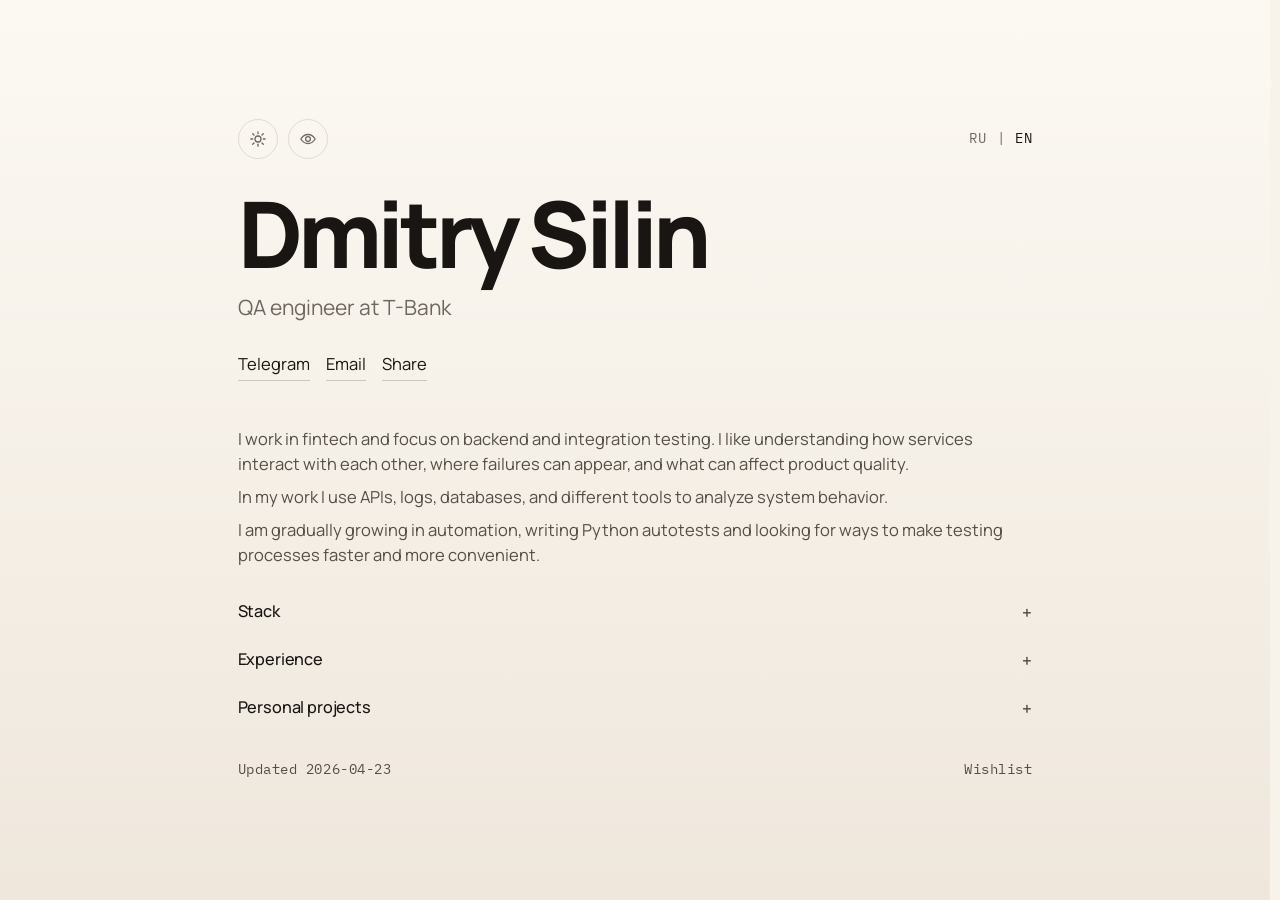
==== commit accfb566: "Update personal site" ====
--- a/index.html
+++ b/index.html
@@ -68,8 +68,8 @@
       document.querySelector('meta[name="theme-color"]').setAttribute("content", themeColor);
     })();
   </script>
-  <link rel="stylesheet" href="./assets/css/main.css?v=20260423-8" />
-  <script src="./assets/js/main.js?v=20260423-7" defer></script>
+  <link rel="stylesheet" href="./assets/css/main.css?v=20260423-16" />
+  <script src="./assets/js/main.js?v=20260423-11" defer></script>
   <script id="structured-data" type="application/ld+json">
     {
       "@context": "https://schema.org",
@@ -109,8 +109,8 @@
       },
       "country_code": "RU",
       "summary": {
-        "ru": "QA-инженер, который работает с API, интеграциями, логами, релизами и аккуратными процессами.",
-        "en": "QA engineer working with APIs, integrations, logs, releases and clean processes."
+        "ru": "Работаю в финтехе и занимаюсь backend и интеграционным тестированием. Мне интересно разбираться в том как сервисы взаимодействуют друг с другом, где могут возникать ошибки и что может повлиять на качество продукта.\n\nВ работе использую API, логи, базы данных и разные инструменты для анализа поведения системы.\n\nПостепенно развиваюсь в автоматизации. Пишу автотесты на Python и ищу способы делать процессы тестирования быстрее и удобнее.",
+        "en": "I work in fintech and focus on backend and integration testing. I like understanding how services interact with each other, where failures can appear, and what can affect product quality.\n\nIn my work I use APIs, logs, databases, and different tools to analyze system behavior.\n\nI am gradually growing in automation, writing Python autotests and looking for ways to make testing processes faster and more convenient."
       },
       "contacts": {
         "telegram": "https://t.me/iloveQA",
@@ -305,75 +305,69 @@
 
       <p class="status-region" data-status-region role="status" aria-live="polite" aria-atomic="true"></p>
 
-      <section class="detail-block" aria-labelledby="stack-title" data-stack-block>
-        <div class="detail-head">
-          <p class="section-label" id="stack-title" data-i18n="stack_label">Стек</p>
-          <div class="detail-actions">
-            <button class="detail-button" type="button" data-toggle-stack aria-expanded="false"
-              aria-controls="stack-panel">
-              + Раскрыть
-            </button>
-          </div>
-        </div>
-
-        <div class="detail-panel" id="stack-panel" data-stack-panel hidden>
-          <div class="stack-groups" data-stack-groups></div>
-        </div>
+      <section class="intro-block intro-text" data-profile-summary>
+        <p class="intro-paragraph">
+          Работаю в финтехе и занимаюсь backend и интеграционным тестированием. Мне интересно разбираться в том как
+          сервисы взаимодействуют друг с другом, где могут возникать ошибки и что может повлиять на качество продукта.
+        </p>
+        <p class="intro-paragraph">
+          В работе использую API, логи, базы данных и разные инструменты для анализа поведения системы.
+        </p>
+        <p class="intro-paragraph">
+          Постепенно развиваюсь в автоматизации. Пишу автотесты на Python и ищу способы делать процессы тестирования
+          быстрее и удобнее.
+        </p>
       </section>
 
-      <section class="detail-block" aria-labelledby="experience-title" data-experience-block>
-        <div class="detail-head">
-          <p class="section-label" id="experience-title" data-i18n="experience_label">Опыт</p>
-          <div class="detail-actions">
-            <button class="detail-button" type="button" data-toggle-experience aria-expanded="false"
-              aria-controls="experience-panel">
-              + Раскрыть
-            </button>
-          </div>
-        </div>
-
-        <div class="detail-panel" id="experience-panel" data-experience-panel hidden>
-          <ul class="experience-list" data-experience-list></ul>
-        </div>
-      </section>
-
-      <section class="detail-block" aria-labelledby="projects-title" data-projects-block>
-        <div class="detail-head">
-          <p class="section-label" id="projects-title" data-i18n="projects_label">Личные проекты</p>
-          <div class="detail-actions">
-            <button class="detail-button" type="button" data-toggle-projects aria-expanded="false"
-              aria-controls="projects-panel">
-              + Раскрыть
-            </button>
-          </div>
-        </div>
-
-        <div class="detail-panel" id="projects-panel" data-projects-panel hidden>
-          <ul class="projects-list" data-projects-list></ul>
-        </div>
-      </section>
-
-      <section class="detail-block" aria-labelledby="api-title" data-api-block>
-        <div class="detail-head">
-          <p class="section-label" id="api-title" data-i18n="api_label">GET /api/about_me.json</p>
-          <div class="detail-actions">
-            <button class="detail-button" type="button" data-copy-curl>Копировать</button>
-            <button class="detail-button" type="button" data-toggle-api aria-expanded="false" aria-controls="api-panel">
-              + Раскрыть
-            </button>
-            <button class="detail-button" type="button" data-run-api hidden>Запустить</button>
-          </div>
-        </div>
-
-        <div class="detail-panel" id="api-panel" data-api-panel hidden>
-          <code class="api-command" data-api-command>curl https://iloveqa.ru/api/about_me.json</code>
-          <pre class="api-response" data-api-response hidden></pre>
-        </div>
-      </section>
-
-      <div class="footer-scanline" aria-hidden="true">
-        <span class="footer-scanline-track"></span>
-        <span class="footer-scanline-pulse"></span>
+      <div class="detail-list">
+        <section class="detail-block" aria-labelledby="stack-title" data-stack-block>
+          <div class="detail-head">
+            <p class="section-label" id="stack-title" data-i18n="stack_label">Стек</p>
+            <div class="detail-actions">
+              <button class="detail-button detail-toggle" type="button" data-toggle-stack aria-expanded="false"
+                aria-controls="stack-panel" aria-label="Раскрыть" title="Раскрыть">
+                +
+              </button>
+            </div>
+          </div>
+
+          <div class="detail-panel" id="stack-panel" data-stack-panel hidden>
+            <div class="stack-groups" data-stack-groups></div>
+          </div>
+        </section>
+
+        <section class="detail-block" aria-labelledby="experience-title" data-experience-block>
+          <div class="detail-head">
+            <p class="section-label" id="experience-title" data-i18n="experience_label">Опыт</p>
+            <div class="detail-actions">
+              <button class="detail-button detail-toggle" type="button" data-toggle-experience aria-expanded="false"
+                aria-controls="experience-panel" aria-label="Раскрыть" title="Раскрыть">
+                +
+              </button>
+            </div>
+          </div>
+
+          <div class="detail-panel" id="experience-panel" data-experience-panel hidden>
+            <ul class="experience-list" data-experience-list></ul>
+          </div>
+        </section>
+
+        <section class="detail-block" aria-labelledby="projects-title" data-projects-block>
+          <div class="detail-head">
+            <p class="section-label" id="projects-title" data-i18n="projects_label">Личные проекты</p>
+            <div class="detail-actions">
+              <button class="detail-button detail-toggle" type="button" data-toggle-projects aria-expanded="false"
+                aria-controls="projects-panel" aria-label="Раскрыть" title="Раскрыть">
+                +
+              </button>
+            </div>
+          </div>
+
+          <div class="detail-panel" id="projects-panel" data-projects-panel hidden>
+            <ul class="projects-list" data-projects-list></ul>
+          </div>
+        </section>
+
       </div>
 
       <footer class="site-footer">
--- a/assets/css/main.css
+++ b/assets/css/main.css
@@ -1,4 +1,5 @@
 :root {
+    --content-width: 48rem;
     --bg: #0a0a0a;
     --bg-top: #0b0b0b;
     --bg-bottom: #090909;
@@ -17,8 +18,8 @@
     --text-xs: 0.82rem;
     --text-sm: 0.95rem;
     --text-md: 1rem;
-    --text-lg: clamp(1.08rem, 0.96rem + 0.5vw, 1.4rem);
-    --text-xl: clamp(2.35rem, 8.4vw, 6rem);
+    --text-lg: clamp(1.04rem, 0.94rem + 0.42vw, 1.32rem);
+    --text-xl: clamp(2.18rem, 7.6vw, 5.55rem);
 }
 
 html[data-theme="dark"] {
@@ -141,8 +142,13 @@
     overflow-x: clip;
 }
 
+body[data-page="404"] .page {
+    align-items: flex-start;
+    padding-top: 56px;
+}
+
 .page-inner {
-    width: min(860px, 100%);
+    width: min(var(--content-width), 100%);
 }
 
 .top-bar {
@@ -150,7 +156,8 @@
     align-items: center;
     justify-content: space-between;
     gap: 18px;
-    margin-bottom: 34px;
+    width: 100%;
+    margin-bottom: 30px;
 }
 
 .top-actions {
@@ -293,15 +300,15 @@
     margin: 0;
     max-width: 100%;
     font-size: var(--text-xl);
-    line-height: 0.94;
+    line-height: 0.96;
     font-weight: 800;
-    letter-spacing: -0.055em;
+    letter-spacing: -0.05em;
     white-space: nowrap;
     text-wrap: nowrap;
 }
 
 .role {
-    margin: 18px 0 0;
+    margin: 14px 0 0;
     font-size: var(--text-lg);
     color: var(--muted);
 }
@@ -309,8 +316,8 @@
 .links {
     display: flex;
     flex-wrap: wrap;
-    gap: 18px;
-    margin-top: 30px;
+    gap: 16px;
+    margin-top: 26px;
 }
 
 .links a,
@@ -362,75 +369,107 @@
     color: var(--block-muted);
 }
 
+.intro-block {
+    width: 100%;
+    max-width: none;
+    margin-top: 6px;
+}
+
+.intro-text {
+    display: grid;
+    gap: 8px;
+}
+
+.intro-paragraph {
+    margin: 0;
+    color: var(--block-muted);
+    font-size: var(--text-md);
+    line-height: 1.5;
+}
+
+.detail-list {
+    width: 100%;
+    display: grid;
+    gap: 2px;
+    margin-top: 22px;
+}
+
 .detail-block {
-    margin-top: 32px;
-    padding-top: 20px;
-    border-top: 1px solid var(--line);
+    margin-top: 0;
+    padding: 10px 0;
     transition: border-color 0.2s ease;
 }
 
-.detail-block[data-expanded="true"] {
-    border-top-color: var(--line-strong);
+.detail-block + .detail-block {
+    border-top: 0;
 }
 
 .detail-panel {
-    max-width: 48rem;
+    width: 100%;
+    padding-top: 8px;
+}
+
+.detail-block[data-expanded="true"] .detail-panel {
+    margin-top: 8px;
+    padding-top: 12px;
+    border-top: 1px solid color-mix(in srgb, var(--line) 88%, transparent);
 }
 
 .section-label {
     margin: 0;
-    font-family: var(--mono);
-    font-size: var(--text-xs);
-    letter-spacing: 0.06em;
-    text-transform: uppercase;
-    color: var(--block-muted);
+    font-size: 0.98rem;
+    font-weight: 500;
+    letter-spacing: -0.01em;
+    color: var(--text);
 }
 
 .stack-groups {
     display: grid;
     gap: 0;
-    margin-top: 18px;
+    margin-top: 0;
 }
 
 .stack-group {
     display: grid;
-    grid-template-columns: minmax(11.5rem, 13rem) 1fr;
-    gap: 16px;
-    align-items: baseline;
+    grid-template-columns: minmax(10rem, 11.5rem) 1fr;
+    gap: 10px;
+    align-items: start;
 }
 
 .stack-group + .stack-group {
-    margin-top: 12px;
-    padding-top: 12px;
-    border-top: 1px solid var(--line);
+    margin-top: 8px;
+    padding-top: 8px;
+    border-top: 1px solid color-mix(in srgb, var(--line) 78%, transparent);
 }
 
 .stack-group-label {
     margin: 0;
-    font-family: var(--mono);
-    font-size: var(--text-xs);
-    letter-spacing: 0.06em;
-    text-transform: uppercase;
+    font-size: var(--text-sm);
+    font-weight: 500;
     color: var(--muted);
 }
 
 .stack-group-items {
     margin: 0;
     color: var(--block-muted);
-    font-size: var(--text-md);
+    font-size: var(--text-sm);
+    line-height: 1.66;
 }
 
 .detail-head {
     display: flex;
-    align-items: flex-start;
+    align-items: center;
     justify-content: space-between;
-    gap: 16px;
+    gap: 12px;
+    flex-wrap: wrap;
+    cursor: pointer;
 }
 
 .detail-actions {
     display: flex;
     align-items: center;
     flex-wrap: wrap;
+    justify-content: flex-end;
     gap: 0;
 }
 
@@ -440,28 +479,34 @@
     padding: 0;
     border: 0;
     background: transparent;
-    color: var(--block-muted);
+    color: var(--muted);
     font-family: var(--mono);
     font-size: var(--text-xs);
-    line-height: 1;
-    letter-spacing: 0.04em;
+    line-height: 1.1;
+    letter-spacing: 0.02em;
     -webkit-appearance: none;
     appearance: none;
     cursor: pointer;
 }
 
-.detail-button:not([hidden]) + .detail-button:not([hidden]) {
-    margin-left: 14px;
-}
-
-.detail-button:not([hidden]) + .detail-button:not([hidden])::before {
-    content: "|";
-    margin-right: 14px;
-    color: var(--line-strong);
+.detail-toggle {
+    min-width: 1ch;
+    justify-content: center;
+    font-family: var(--sans);
+    font-size: 1.04rem;
+    font-weight: 600;
+    line-height: 1;
+    letter-spacing: 0;
+    color: var(--block-muted);
 }
 
 .detail-button:hover,
 .detail-button:focus-visible {
+    color: var(--text);
+}
+
+.detail-block:hover .detail-toggle,
+.detail-block:focus-within .detail-toggle {
     color: var(--text);
 }
 
@@ -470,23 +515,11 @@
     display: none;
 }
 
-[data-copy-curl] {
-    order: 1;
-}
-
-[data-run-api] {
-    order: 2;
-}
-
-[data-toggle-api] {
-    order: 3;
-}
-
 .experience-list,
 .projects-list {
     display: grid;
-    gap: 8px;
-    margin: 18px 0 0;
+    gap: 6px;
+    margin: 0;
     padding: 0;
     list-style: none;
 }
@@ -494,9 +527,16 @@
 .experience-item {
     display: grid;
     grid-template-columns: minmax(0, auto) 1fr;
-    gap: 12px;
+    gap: 10px;
     align-items: baseline;
     line-height: 1.34;
+}
+
+.experience-item + .experience-item,
+.projects-list li + li {
+    margin-top: 8px;
+    padding-top: 8px;
+    border-top: 1px solid color-mix(in srgb, var(--line) 78%, transparent);
 }
 
 .experience-period {
@@ -523,77 +563,13 @@
     color: var(--text);
 }
 
-.api-command,
-.api-response {
-    display: block;
-    width: 100%;
-    margin: 18px 0 0;
-    font-family: var(--mono);
-    font-size: var(--text-sm);
-    line-height: 1.7;
-    white-space: pre-wrap;
-    word-break: break-word;
-}
-
-.api-command {
-    color: var(--text);
-}
-
-.api-response {
-    padding-top: 14px;
-    border-top: 1px solid var(--line);
-    color: var(--block-muted);
-}
-
-.footer-scanline {
-    position: relative;
-    max-width: 48rem;
-    height: 18px;
-    margin-top: 40px;
-    overflow: visible;
-    --scan-left: -16%;
-    --scan-width: 24%;
-    --scan-opacity: 0.42;
-    --scan-duration: 1600ms;
-}
-
-.footer-scanline-track,
-.footer-scanline-pulse {
-    position: absolute;
-    left: 0;
-    right: 0;
-    top: 50%;
-    transform: translateY(-50%);
-    pointer-events: none;
-}
-
-.footer-scanline-track {
-    height: 1px;
-    background: linear-gradient(90deg, transparent 0%, var(--line) 12%, var(--line-strong) 50%, var(--line) 88%, transparent 100%);
-    box-shadow: 0 0 12px color-mix(in srgb, var(--text) 8%, transparent);
-}
-
-.footer-scanline-pulse {
-    left: var(--scan-left);
-    right: auto;
-    width: var(--scan-width);
-    height: 7px;
-    border-radius: 999px;
-    background: linear-gradient(90deg, transparent 0%, color-mix(in srgb, var(--text) 18%, transparent) 20%, color-mix(in srgb, var(--text) 70%, transparent) 50%, color-mix(in srgb, var(--text) 18%, transparent) 80%, transparent 100%);
-    filter: blur(8px);
-    opacity: var(--scan-opacity);
-    transition:
-        left var(--scan-duration) cubic-bezier(0.22, 0.78, 0.24, 1),
-        width var(--scan-duration) cubic-bezier(0.22, 0.78, 0.24, 1),
-        opacity calc(var(--scan-duration) * 0.65) ease;
-}
-
 .site-footer {
     display: flex;
     align-items: center;
     justify-content: space-between;
     gap: 16px;
-    margin-top: 18px;
+    width: 100%;
+    margin-top: 28px;
     padding-top: 0;
 }
 
@@ -608,6 +584,14 @@
 
 .footer-link {
     color: var(--block-muted);
+}
+
+.site-footer .footer-link {
+    padding: 0;
+}
+
+.site-footer .footer-link::after {
+    display: none;
 }
 
 .qa-easter {
@@ -644,7 +628,8 @@
 }
 
 .not-found {
-    max-width: 34rem;
+    width: 100%;
+    max-width: none;
 }
 
 .not-found-code {
@@ -658,13 +643,14 @@
 
 .not-found-title {
     margin: 0;
-    font-size: clamp(2rem, 6.5vw, 3.8rem);
+    max-width: min(100%, 48rem);
+    font-size: clamp(2.2rem, 7vw, 4.9rem);
     line-height: 0.96;
-    letter-spacing: -0.045em;
+    letter-spacing: -0.05em;
 }
 
 .not-found-text {
-    max-width: 32rem;
+    max-width: 36rem;
     margin: 18px 0 0;
     color: var(--block-muted);
     font-size: var(--text-md);
@@ -683,9 +669,7 @@
 html[data-accessibility="on"] .links button,
 html[data-accessibility="on"] .footer-link,
 html[data-accessibility="on"] .experience-company,
-html[data-accessibility="on"] .project-link,
-html[data-accessibility="on"] .api-command,
-html[data-accessibility="on"] .api-response {
+html[data-accessibility="on"] .project-link {
     font-weight: 600;
 }
 
@@ -717,8 +701,8 @@
 html[data-accessibility="on"] .stack-group-items,
 html[data-accessibility="on"] .experience-period,
 html[data-accessibility="on"] .section-label,
+html[data-accessibility="on"] .intro-paragraph,
 html[data-accessibility="on"] .detail-button,
-html[data-accessibility="on"] .api-response,
 html[data-accessibility="on"] .last-updated,
 html[data-accessibility="on"] .footer-link,
 html[data-accessibility="on"] .status-region.is-visible,
@@ -727,35 +711,15 @@
     color: var(--text);
 }
 
-html[data-accessibility="on"] .detail-block,
-html[data-accessibility="on"] .site-footer {
-    border-top-width: 2px;
-}
-
-html[data-accessibility="on"] .detail-actions,
 html[data-accessibility="on"] .links {
     gap: 14px 18px;
 }
 
-html[data-accessibility="on"] .footer-scanline {
-    height: 22px;
-}
-
-html[data-accessibility="on"] .footer-scanline-track {
-    height: 2px;
-}
-
-html[data-accessibility="on"] .footer-scanline-pulse {
-    height: 10px;
-    opacity: 0.7;
-}
-
-html[data-accessibility="on"] .detail-button:not([hidden]) + .detail-button:not([hidden]) {
-    margin-left: 16px;
-}
-
-html[data-accessibility="on"] .detail-button:not([hidden]) + .detail-button:not([hidden])::before {
-    margin-right: 16px;
+html[data-accessibility="on"] .detail-block[data-expanded="true"] .detail-panel,
+html[data-accessibility="on"] .stack-group + .stack-group,
+html[data-accessibility="on"] .experience-item + .experience-item,
+html[data-accessibility="on"] .projects-list li + li {
+    border-top-width: 2px;
 }
 
 html[data-accessibility="on"] .experience-item {
@@ -793,14 +757,21 @@
         gap: 14px 18px;
     }
 
+    .intro-block {
+        margin-top: 8px;
+    }
+
+    .intro-text {
+        gap: 8px;
+    }
+
+    .intro-paragraph {
+        line-height: 1.54;
+    }
+
     .stack-group {
         grid-template-columns: 1fr;
         gap: 4px;
-    }
-
-    .detail-head {
-        flex-direction: column;
-        gap: 12px;
     }
 
     .detail-actions {
@@ -836,10 +807,4 @@
         transition: none !important;
     }
 
-    .footer-scanline-pulse {
-        opacity: 0.4;
-        left: 38%;
-        width: 22%;
-        transition: none;
-    }
-}
+}
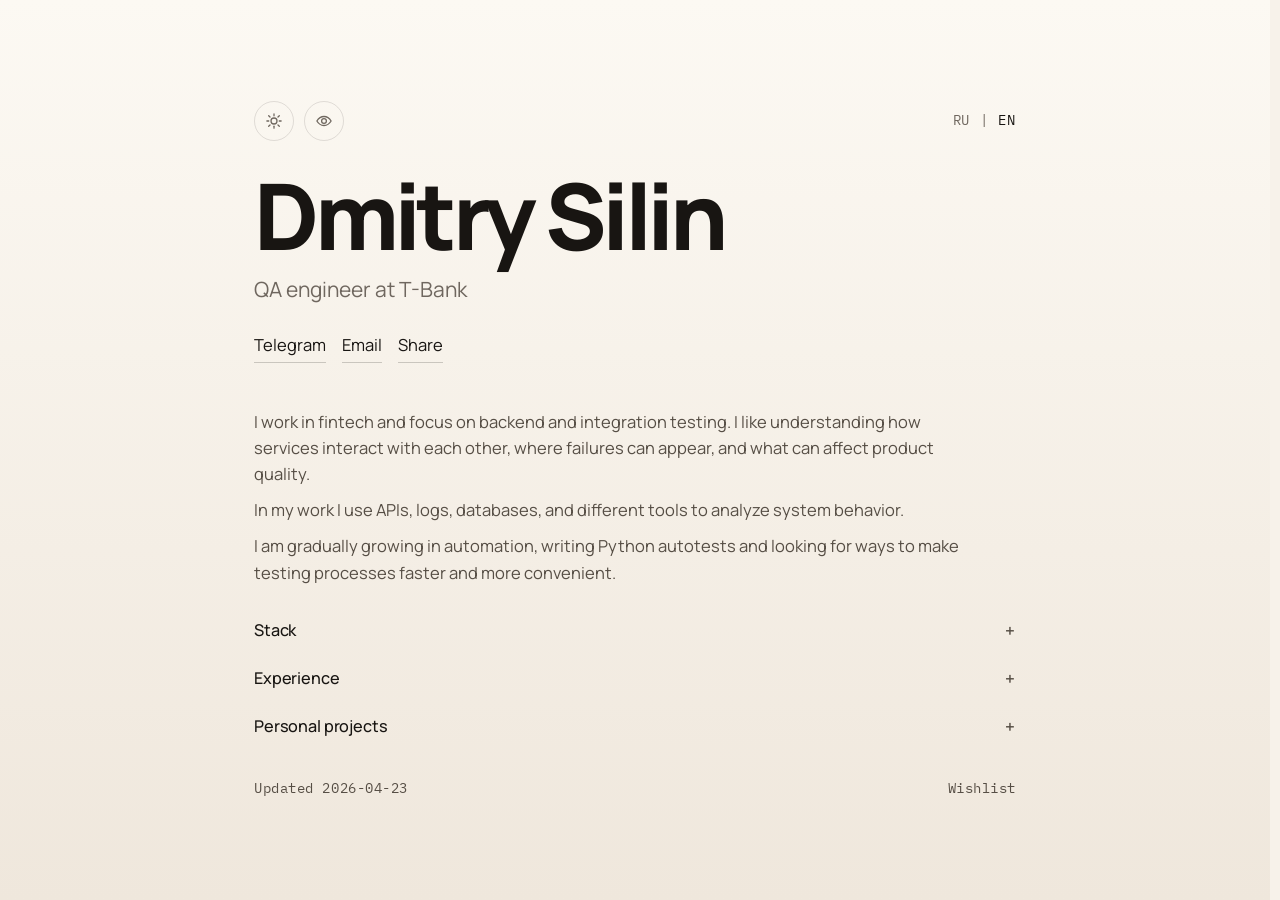
==== commit 94e9a30d: "Update personal site" ====
--- a/index.html
+++ b/index.html
@@ -68,7 +68,7 @@
       document.querySelector('meta[name="theme-color"]').setAttribute("content", themeColor);
     })();
   </script>
-  <link rel="stylesheet" href="./assets/css/main.css?v=20260423-16" />
+  <link rel="stylesheet" href="./assets/css/main.css?v=20260423-19" />
   <script src="./assets/js/main.js?v=20260423-11" defer></script>
   <script id="structured-data" type="application/ld+json">
     {
--- a/assets/css/main.css
+++ b/assets/css/main.css
@@ -1,5 +1,5 @@
 :root {
-    --content-width: 48rem;
+    --content-width: 46rem;
     --bg: #0a0a0a;
     --bg-top: #0b0b0b;
     --bg-bottom: #090909;
@@ -151,6 +151,10 @@
     width: min(var(--content-width), 100%);
 }
 
+.page-inner > * {
+    min-width: 0;
+}
+
 .top-bar {
     display: flex;
     align-items: center;
@@ -371,20 +375,20 @@
 
 .intro-block {
     width: 100%;
-    max-width: none;
+    max-width: 44.25rem;
     margin-top: 6px;
 }
 
 .intro-text {
     display: grid;
-    gap: 8px;
+    gap: 10px;
 }
 
 .intro-paragraph {
     margin: 0;
     color: var(--block-muted);
     font-size: var(--text-md);
-    line-height: 1.5;
+    line-height: 1.58;
 }
 
 .detail-list {
@@ -454,6 +458,7 @@
     color: var(--block-muted);
     font-size: var(--text-sm);
     line-height: 1.66;
+    overflow-wrap: anywhere;
 }
 
 .detail-head {
@@ -643,10 +648,13 @@
 
 .not-found-title {
     margin: 0;
-    max-width: min(100%, 48rem);
+    max-width: min(100%, var(--content-width));
     font-size: clamp(2.2rem, 7vw, 4.9rem);
     line-height: 0.96;
     letter-spacing: -0.05em;
+    white-space: normal;
+    text-wrap: balance;
+    overflow-wrap: anywhere;
 }
 
 .not-found-text {
@@ -715,6 +723,10 @@
     gap: 14px 18px;
 }
 
+html[data-accessibility="on"] .intro-block {
+    max-width: none;
+}
+
 html[data-accessibility="on"] .detail-block[data-expanded="true"] .detail-panel,
 html[data-accessibility="on"] .stack-group + .stack-group,
 html[data-accessibility="on"] .experience-item + .experience-item,
@@ -747,6 +759,17 @@
         margin-bottom: 26px;
     }
 
+    .top-bar,
+    .hero,
+    .links,
+    .intro-block,
+    .detail-list,
+    .site-footer,
+    .not-found {
+        width: 100%;
+        min-width: 0;
+    }
+
     h1 {
         font-size: clamp(2.35rem, 10.2vw, 4.55rem);
     }
@@ -762,11 +785,11 @@
     }
 
     .intro-text {
-        gap: 8px;
+        gap: 9px;
     }
 
     .intro-paragraph {
-        line-height: 1.54;
+        line-height: 1.62;
     }
 
     .stack-group {
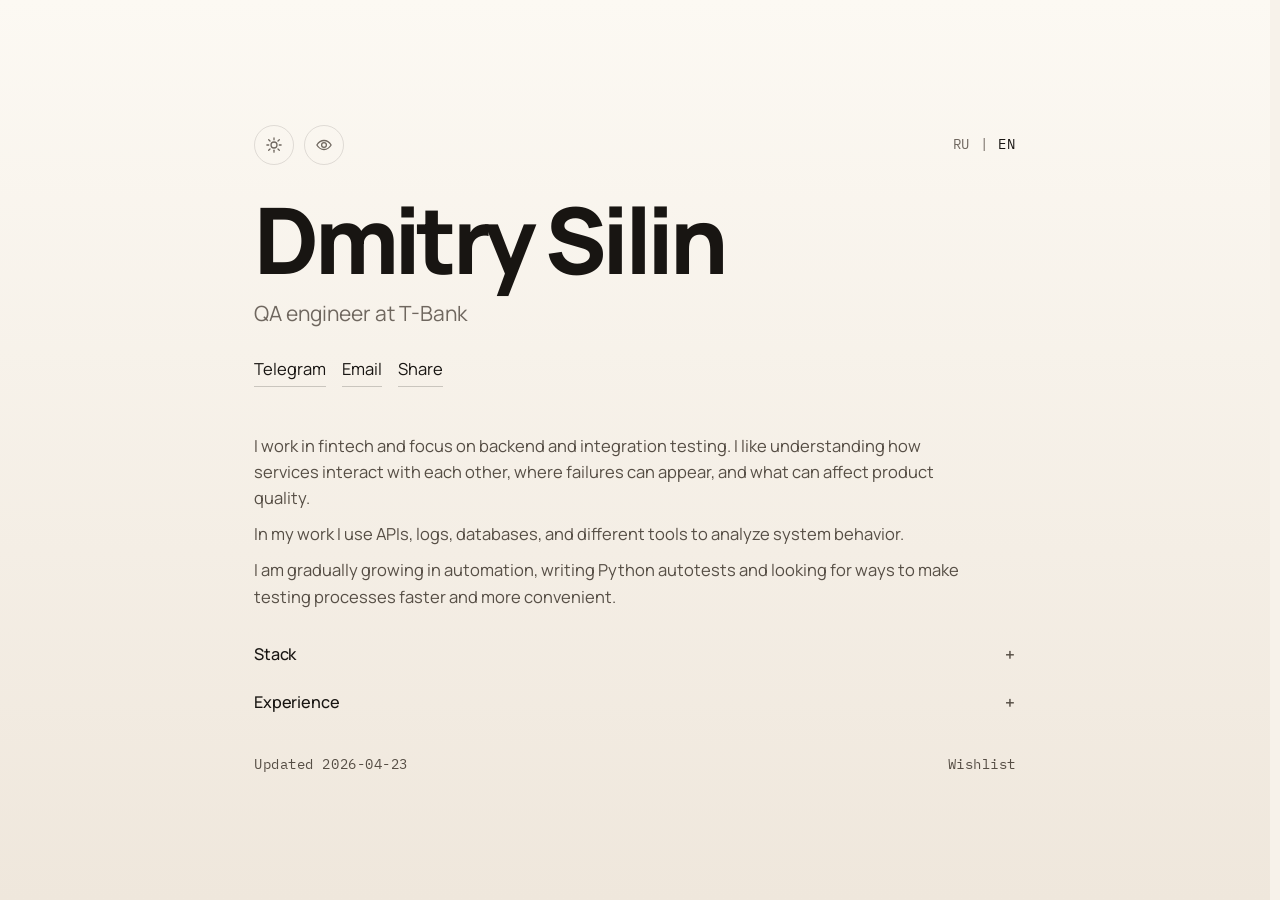
==== commit 067e0feb: "Remove personal projects block" ====
--- a/index.html
+++ b/index.html
@@ -10,7 +10,7 @@
   <meta property="og:type" content="website" />
   <meta property="og:locale" content="ru_RU" />
   <meta property="og:site_name" content="Дмитрий Силин" />
-  <meta property="og:title" content="Дмитрий Силин — QA-инженер в Т-Банке" />
+  <meta property="og:title" content="Дмитрий Силин | QA-инженер в Т-Банке" />
   <meta property="og:description" content="Личный сайт Дмитрия Силина" />
   <meta property="og:url" content="https://iloveqa.ru/" />
   <meta property="og:image" content="https://iloveqa.ru/assets/og/og-card.png" />
@@ -18,8 +18,8 @@
   <meta property="og:image:width" content="1200" />
   <meta property="og:image:height" content="630" />
   <meta name="twitter:card" content="summary_large_image" />
-  <meta name="twitter:title" content="Дмитрий Силин — QA-инженер в Т-Банке" />
-  <meta name="twitter:description" content="Личный сайт Дмитрия Силина" />
+  <meta name="twitter:title" content="Дмитрий Силин | QA-инженер" />
+  <meta name="twitter:description" content="Дмитрий Силин | QA-инженер" />
   <meta name="twitter:image" content="https://iloveqa.ru/assets/og/og-card.png" />
   <meta name="twitter:image:alt" content="Превью сайта Дмитрия Силина" />
   <title>Дмитрий Силин | QA-инженер в Т-Банке</title>
@@ -68,8 +68,8 @@
       document.querySelector('meta[name="theme-color"]').setAttribute("content", themeColor);
     })();
   </script>
-  <link rel="stylesheet" href="./assets/css/main.css?v=20260423-19" />
-  <script src="./assets/js/main.js?v=20260423-11" defer></script>
+  <link rel="stylesheet" href="./assets/css/main.css?v=20260621-1" />
+  <script src="./assets/js/main.js?v=20260621-1" defer></script>
   <script id="structured-data" type="application/ld+json">
     {
       "@context": "https://schema.org",
@@ -109,8 +109,9 @@
       },
       "country_code": "RU",
       "summary": {
-        "ru": "Работаю в финтехе и занимаюсь backend и интеграционным тестированием. Мне интересно разбираться в том как сервисы взаимодействуют друг с другом, где могут возникать ошибки и что может повлиять на качество продукта.\n\nВ работе использую API, логи, базы данных и разные инструменты для анализа поведения системы.\n\nПостепенно развиваюсь в автоматизации. Пишу автотесты на Python и ищу способы делать процессы тестирования быстрее и удобнее.",
-        "en": "I work in fintech and focus on backend and integration testing. I like understanding how services interact with each other, where failures can appear, and what can affect product quality.\n\nIn my work I use APIs, logs, databases, and different tools to analyze system behavior.\n\nI am gradually growing in automation, writing Python autotests and looking for ways to make testing processes faster and more convenient."
+        "ru": "Работаю в финтехе, занимаюсь backend и интеграционным тестированием.\nМне интересно разбираться в том как сервисы взаимодействуют друг с другом, где могут возникать ошибки и что может повлиять на качество продукта.\nВ работе использую API, логи, базы данных и разные инструменты для анализа поведения системы.\nПостепенно развиваюсь в автоматизации. Пишу автотесты на Python и ищу способы делать процессы тестирования быстрее и удобнее.",
+
+        "en": "I work in fintech, focus on backend and integration testing.\nI like understanding how services interact with each other, where failures can appear, and what can affect product quality.\nIn my work I use APIs, logs, databases, and different tools to analyze system behavior.\nI am gradually growing in automation, writing Python autotests and looking for ways to make testing processes faster and more convenient."
       },
       "contacts": {
         "telegram": "https://t.me/iloveQA",
@@ -202,22 +203,6 @@
             "ru": "X5",
             "en": "X5"
           }
-        }
-      ],
-      "projects": [
-        {
-          "title": {
-            "ru": "Бот \"Потрачено\"",
-            "en": "Bot \"Potracheno\""
-          },
-          "url": "https://t.me/potracheno_fin_bot"
-        },
-        {
-          "title": {
-            "ru": "Бот \"Что посмотреть\"",
-            "en": "Bot \"What to watch\""
-          },
-          "url": "https://t.me/kinopoisk_search_bot"
         }
       ],
       "updated_at": "2026-04-23"
@@ -253,7 +238,7 @@
 </head>
 
 <body data-page="home">
-  <main class="page" aria-label="Личный сайт Дмитрия Силина">
+  <main class="page" aria-label="Дмитрий Силин | QA инженер">
     <div class="page-inner">
       <div class="top-bar">
         <div class="top-actions">
@@ -307,8 +292,10 @@
 
       <section class="intro-block intro-text" data-profile-summary>
         <p class="intro-paragraph">
-          Работаю в финтехе и занимаюсь backend и интеграционным тестированием. Мне интересно разбираться в том как
-          сервисы взаимодействуют друг с другом, где могут возникать ошибки и что может повлиять на качество продукта.
+          Работаю в финтехе и занимаюсь backend и интеграционным тестированием.
+        </p>
+        <p class="intro-paragraph">
+          Мне интересно разбираться в том как сервисы взаимодействуют друг с другом, где могут возникать ошибки и что может повлиять на качество продукта.
         </p>
         <p class="intro-paragraph">
           В работе использую API, логи, базы данных и разные инструменты для анализа поведения системы.
@@ -352,22 +339,6 @@
           </div>
         </section>
 
-        <section class="detail-block" aria-labelledby="projects-title" data-projects-block>
-          <div class="detail-head">
-            <p class="section-label" id="projects-title" data-i18n="projects_label">Личные проекты</p>
-            <div class="detail-actions">
-              <button class="detail-button detail-toggle" type="button" data-toggle-projects aria-expanded="false"
-                aria-controls="projects-panel" aria-label="Раскрыть" title="Раскрыть">
-                +
-              </button>
-            </div>
-          </div>
-
-          <div class="detail-panel" id="projects-panel" data-projects-panel hidden>
-            <ul class="projects-list" data-projects-list></ul>
-          </div>
-        </section>
-
       </div>
 
       <footer class="site-footer">
@@ -379,7 +350,7 @@
   </main>
 
   <aside class="qa-easter" data-qa-panel hidden aria-live="polite">
-    <p class="qa-easter-title" data-qa-title>QA mode</p>
+    <p class="qa-easter-title" data-qa-title>easter egg</p>
     <pre class="qa-easter-body" data-qa-body></pre>
   </aside>
 </body>
--- a/assets/css/main.css
+++ b/assets/css/main.css
@@ -520,8 +520,7 @@
     display: none;
 }
 
-.experience-list,
-.projects-list {
+.experience-list {
     display: grid;
     gap: 6px;
     margin: 0;
@@ -537,8 +536,7 @@
     line-height: 1.34;
 }
 
-.experience-item + .experience-item,
-.projects-list li + li {
+.experience-item + .experience-item {
     margin-top: 8px;
     padding-top: 8px;
     border-top: 1px solid color-mix(in srgb, var(--line) 78%, transparent);
@@ -556,16 +554,6 @@
     font-size: var(--text-md);
     color: var(--text);
     line-height: 1.34;
-}
-
-.project-link {
-    display: inline-block;
-    color: var(--text);
-}
-
-.project-link:hover,
-.project-link:focus-visible {
-    color: var(--text);
 }
 
 .site-footer {
@@ -676,8 +664,7 @@
 html[data-accessibility="on"] .links a,
 html[data-accessibility="on"] .links button,
 html[data-accessibility="on"] .footer-link,
-html[data-accessibility="on"] .experience-company,
-html[data-accessibility="on"] .project-link {
+html[data-accessibility="on"] .experience-company {
     font-weight: 600;
 }
 
@@ -729,8 +716,7 @@
 
 html[data-accessibility="on"] .detail-block[data-expanded="true"] .detail-panel,
 html[data-accessibility="on"] .stack-group + .stack-group,
-html[data-accessibility="on"] .experience-item + .experience-item,
-html[data-accessibility="on"] .projects-list li + li {
+html[data-accessibility="on"] .experience-item + .experience-item {
     border-top-width: 2px;
 }
 
@@ -752,7 +738,7 @@
 @media (max-width: 640px) {
     .page {
         align-items: flex-start;
-        padding: 56px 20px 40px;
+        padding: 56px 20px max(40px, calc(env(safe-area-inset-bottom, 0px) + 20px));
     }
 
     .top-bar {
@@ -807,8 +793,17 @@
     }
 
     .site-footer {
-        flex-wrap: wrap;
-        align-items: flex-start;
+        display: grid;
+        grid-template-columns: 1fr;
+        justify-items: start;
+        gap: 8px;
+        margin-top: 24px;
+        align-items: start;
+    }
+
+    .last-updated,
+    .footer-link {
+        letter-spacing: 0.02em;
     }
 
     .qa-easter {
